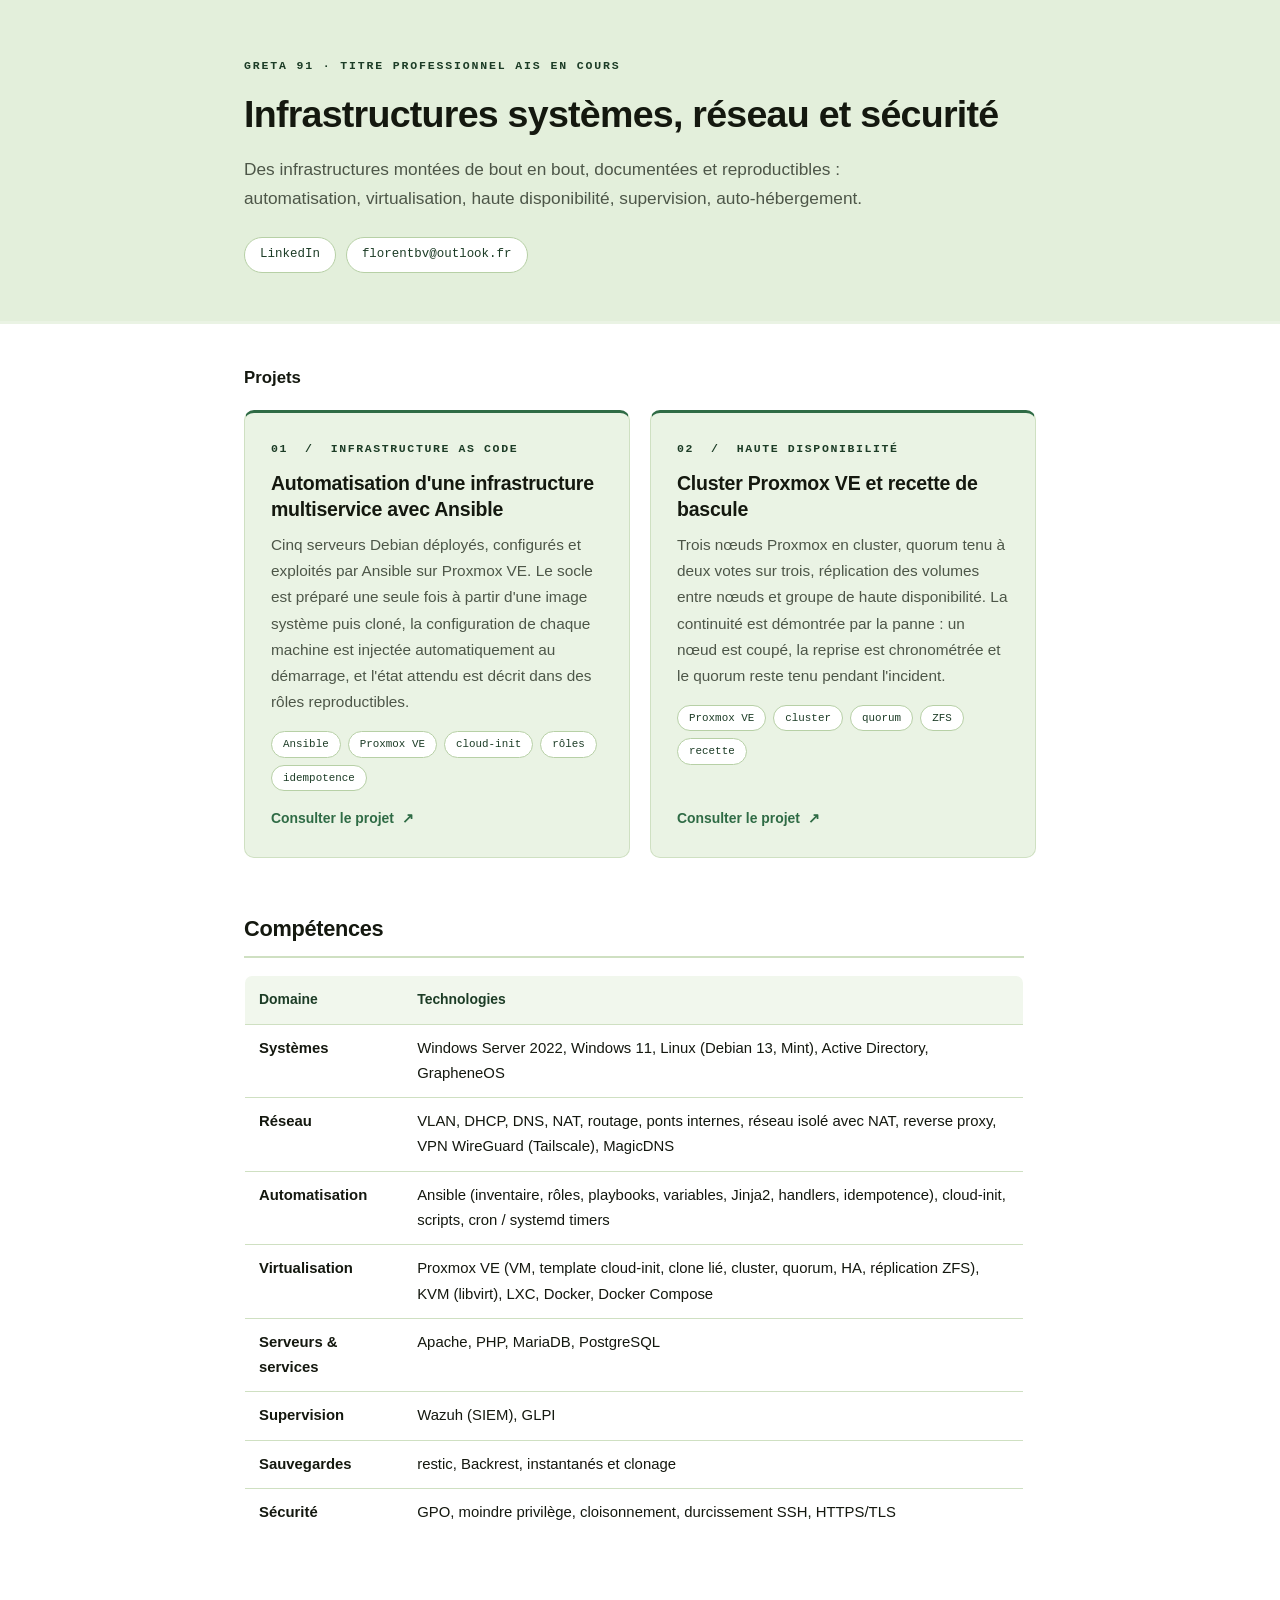
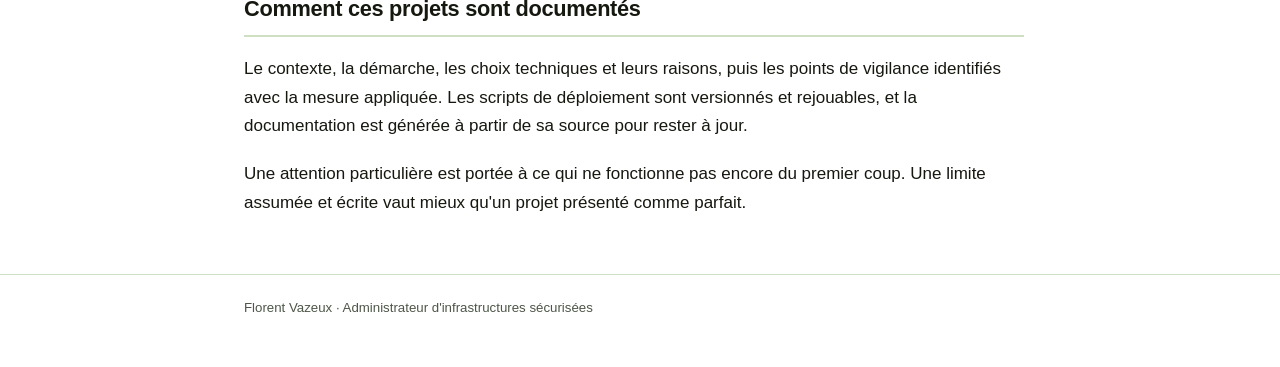
==== index.html @ b16faae1 "Portfolio : ajout du projet haute disponibilite" ====
<!DOCTYPE html>
<html lang="fr">
<head>
<meta charset="utf-8">
<meta name="viewport" content="width=device-width, initial-scale=1">
<title>Florent Vazeux — Administrateur d'infrastructures sécurisées</title>
<link rel="stylesheet" href="style.css">
</head>
<body>
<header class="masthead">
  <div class="wrap">
    <p class="eyebrow">GRETA 91 &middot; Titre professionnel AIS en cours</p>
    <h1>Infrastructures systèmes, réseau et sécurité</h1>
    <p class="lede">Des infrastructures montées de bout en bout, documentées et reproductibles&nbsp;: automatisation, virtualisation, haute disponibilité, supervision, auto-hébergement.</p>
    <div class="contact">
      <a href="https://www.linkedin.com/in/flo-vz04/">LinkedIn</a>
      <a href="mailto:florentbv@outlook.fr">florentbv@outlook.fr</a>
    </div>
  </div>
</header>

<main class="wrap">

<h2 class="sec-title">Projets</h2>

<div class="grid">

  <a class="card" href="https://flo466.github.io/Full-Project-Ansible/"
     target="_blank" rel="noopener">
    <span class="no">01 &nbsp;/&nbsp; INFRASTRUCTURE AS CODE</span>
    <h3>Automatisation d'une infrastructure multiservice avec Ansible</h3>
    <p>Cinq serveurs Debian déployés, configurés et exploités par Ansible sur Proxmox&nbsp;VE. Le socle est préparé une seule fois à partir d'une image système puis cloné, la configuration de chaque machine est injectée automatiquement au démarrage, et l'état attendu est décrit dans des rôles reproductibles.</p>
    <div class="pills">
      <span class="pill">Ansible</span>
      <span class="pill">Proxmox VE</span>
      <span class="pill">cloud-init</span>
      <span class="pill">rôles</span>
      <span class="pill">idempotence</span>
    </div>
    <span class="foot">Consulter le projet &nbsp;&nearr;</span>
  </a>

  <a class="card" href="https://flo466.github.io/santelia-iac/"
     target="_blank" rel="noopener">
    <span class="no">02 &nbsp;/&nbsp; HAUTE DISPONIBILITÉ</span>
    <h3>Cluster Proxmox VE et recette de bascule</h3>
    <p>Trois nœuds Proxmox en cluster, quorum tenu à deux votes sur trois, réplication des volumes entre nœuds et groupe de haute disponibilité. La continuité est démontrée par la panne&nbsp;: un nœud est coupé, la reprise est chronométrée et le quorum reste tenu pendant l'incident.</p>
    <div class="pills">
      <span class="pill">Proxmox VE</span>
      <span class="pill">cluster</span>
      <span class="pill">quorum</span>
      <span class="pill">ZFS</span>
      <span class="pill">recette</span>
    </div>
    <span class="foot">Consulter le projet &nbsp;&nearr;</span>
  </a>

</div>

<article>
<h2>Compétences</h2>
<table>
<thead><tr><th>Domaine</th><th>Technologies</th></tr></thead>
<tbody>
<tr><td><strong>Systèmes</strong></td><td>Windows Server 2022, Windows 11, Linux (Debian 13, Mint), Active Directory, GrapheneOS</td></tr>
<tr><td><strong>Réseau</strong></td><td>VLAN, DHCP, DNS, NAT, routage, ponts internes, réseau isolé avec NAT, reverse proxy, VPN WireGuard (Tailscale), MagicDNS</td></tr>
<tr><td><strong>Automatisation</strong></td><td>Ansible (inventaire, rôles, playbooks, variables, Jinja2, handlers, idempotence), cloud-init, scripts, cron / systemd timers</td></tr>
<tr><td><strong>Virtualisation</strong></td><td>Proxmox VE (VM, template cloud-init, clone lié, cluster, quorum, HA, réplication ZFS), KVM (libvirt), LXC, Docker, Docker Compose</td></tr>
<tr><td><strong>Serveurs &amp; services</strong></td><td>Apache, PHP, MariaDB, PostgreSQL</td></tr>
<tr><td><strong>Supervision</strong></td><td>Wazuh (SIEM), GLPI</td></tr>
<tr><td><strong>Sauvegardes</strong></td><td>restic, Backrest, instantanés et clonage</td></tr>
<tr><td><strong>Sécurité</strong></td><td>GPO, moindre privilège, cloisonnement, durcissement SSH, HTTPS/TLS</td></tr>
</tbody>
</table>

<h2>Comment ces projets sont documentés</h2>
<p>Le contexte, la démarche, les choix techniques et leurs raisons, puis les points de vigilance identifiés avec la mesure appliquée. Les scripts de déploiement sont versionnés et rejouables, et la documentation est générée à partir de sa source pour rester à jour.</p>
<p>Une attention particulière est portée à ce qui ne fonctionne pas encore du premier coup. Une limite assumée et écrite vaut mieux qu'un projet présenté comme parfait.</p>
</article>

</main>
<footer><div class="wrap"><p>Florent Vazeux &middot; Administrateur d'infrastructures sécurisées</p></div></footer>
</body>
</html>
---- style.css ----
:root{
  /* ---------- palette : pastel vert, texte noir ---------- */
  --hero:#e3efdb;      /* fond du bandeau d'en-tete */
  --card:#eaf3e4;      /* fond des cartes */
  --card-2:#f4f9f0;    /* fond des cartes "a venir" */
  --wash:#f1f7ed;      /* aplats pale : encadres, tableaux, code inline */
  --line:#cfe0c2;      /* filets verts clairs */
  --line-2:#b7d0a6;    /* filets verts appuyes */
  --green:#2f6b45;     /* vert de travail : liens, puces, accents */
  --green-ink:#1c3c26; /* vert tres sombre : labels et sous-titres */
  --white:#ffffff;     /* fond de page */
  --ink:#14180f;       /* texte principal */
  --ink-2:#4d5648;     /* texte secondaire */
  --code-bg:#16201a;   /* fond des blocs de code */
  --sans:-apple-system,BlinkMacSystemFont,"Segoe UI",Roboto,"Helvetica Neue",Arial,sans-serif;
  --mono:ui-monospace,SFMono-Regular,"SF Mono",Menlo,Consolas,"Liberation Mono",monospace;
  /* largeur de la colonne de texte, et largeur de la grille de cartes */
  --col:840px;
  --col-wide:1140px;
}
*{box-sizing:border-box}
html{-webkit-text-size-adjust:100%}
::selection{background:#cfe6c0;color:var(--ink)}
body{
  margin:0;background:var(--white);color:var(--ink);
  font-family:var(--sans);font-size:17px;line-height:1.7;
  -webkit-font-smoothing:antialiased;
}
.wrap{max-width:var(--col);margin:0 auto;padding:0 24px}
.wrap-wide{max-width:var(--col-wide);margin:0 auto;padding:0 24px}

/* ============ bandeau d'en-tete ============ */
.masthead{background:var(--hero);border-bottom:3px solid var(--card);padding:56px 0 48px;margin-bottom:40px}
.masthead .eyebrow{
  font-family:var(--mono);font-size:.72rem;letter-spacing:.16em;text-transform:uppercase;
  color:var(--green-ink);font-weight:700;margin:0 0 16px;
}
.masthead h1{
  margin:0;font-size:2.35rem;line-height:1.2;font-weight:700;
  letter-spacing:-.02em;color:var(--ink);
}
.masthead .lede{margin:18px 0 0;font-size:1.08rem;color:var(--ink-2);max-width:66ch}
.masthead .stamp{
  font-family:var(--mono);font-size:.74rem;color:var(--green-ink);
  margin:22px 0 0;padding-top:14px;border-top:1px solid var(--line-2);
}
.contact{display:flex;flex-wrap:wrap;gap:10px;margin:24px 0 0}
.contact a{
  font-family:var(--mono);font-size:.78rem;text-decoration:none;
  background:var(--white);color:var(--green-ink);
  border:1px solid var(--line-2);border-radius:20px;padding:6px 15px;
}
.contact a:hover{border-color:var(--green);color:var(--green)}

/* ============ sommaire par cartes ============ */
.sec-title{font-size:1.05rem;font-weight:700;margin:0 0 18px;color:var(--ink)}

/* 2 colonnes sur laptop, 3 sur grand ecran, 1 sur mobile : automatique */
.grid{
  display:grid;
  grid-template-columns:repeat(auto-fit,minmax(320px,1fr));
  gap:20px;margin:0 0 48px;
  align-items:stretch;   /* toutes les cartes d'une ligne ont la meme hauteur */
}

/* hauteur 100% -> les cartes d'une memes ligne sont rigoureusement identiques */
.card{
  display:flex;flex-direction:column;height:100%;
  background:var(--card);border:1px solid var(--line);
  border-top:3px solid var(--green);border-radius:10px;
  padding:26px;text-decoration:none;color:inherit;
  transition:border-color .16s,transform .16s;
}
a.card:hover{border-color:var(--green);transform:translateY(-2px)}
a.card:focus-visible{outline:3px solid var(--green);outline-offset:3px}

.card .no{
  font-family:var(--mono);font-size:.72rem;letter-spacing:.14em;
  color:var(--green-ink);font-weight:700;margin-bottom:12px;
}
.card h3{
  margin:0 0 10px;font-size:1.22rem;line-height:1.32;font-weight:700;
  letter-spacing:-.012em;color:var(--ink);
}
.card p{margin:0 0 16px;font-size:.96rem;color:var(--ink-2);max-width:78ch}
/* carte unique : on evite une ligne de texte trop longue */
.grid:has(> .card:only-child),.grid:has(> a.card:only-child){grid-template-columns:1fr;max-width:820px}
.card .pills{display:flex;flex-wrap:wrap;gap:7px;margin:0 0 16px}
.pill{
  font-family:var(--mono);font-size:.68rem;
  background:var(--white);color:var(--green-ink);
  border:1px solid var(--line-2);border-radius:20px;padding:3px 11px;
}
/* margin-top:auto colle le lien en bas, donc tous les "Voir le projet" s'alignent */
.card .foot{
  margin-top:auto;font-size:.87rem;font-weight:700;color:var(--green);
  display:flex;align-items:center;gap:7px;
}

/* variante "a venir" : plus pale, bordure en pointilles */
.card--soon{background:var(--card-2);border-top-color:var(--line-2);border-style:dashed}
.card--soon .foot{color:var(--ink-2);font-weight:600}
.badge{
  font-family:var(--mono);font-size:.66rem;letter-spacing:.1em;text-transform:uppercase;
  background:var(--white);color:var(--ink-2);
  border:1px solid var(--line);border-radius:4px;padding:3px 8px;margin-left:auto;
}

/* ============ corps d'article ============ */
article{max-width:780px}
article h2{
  font-size:1.36rem;font-weight:700;letter-spacing:-.014em;
  margin:2.4em 0 .8em;padding-bottom:.4em;border-bottom:2px solid var(--line);
}
article h3{font-size:1.09rem;font-weight:700;color:var(--green-ink);margin:1.9em 0 .5em}
article h4{font-size:.96rem;font-weight:700;margin:1.6em 0 .45em}
p{margin:0 0 1.1em}
a{color:var(--green);text-decoration:none;border-bottom:1px solid rgba(47,107,69,.4)}
a:hover{color:var(--green-ink)}
strong{font-weight:700}

/* ============ images ============ */
figure{margin:0 0 1.8em}
figure img{
  max-width:100%;height:auto;display:block;
  border:1px solid var(--line);border-radius:8px;background:var(--white);
}
figcaption{font-size:.83rem;color:var(--ink-2);margin-top:10px;font-style:italic}
img{max-width:100%;height:auto}

/* ============ code ============ */
code{
  font-family:var(--mono);font-size:.85em;background:var(--wash);
  border:1px solid var(--line);border-radius:4px;padding:.1em .38em;color:var(--green-ink);
}
pre,pre.sourceCode{
  background:var(--code-bg);color:#e6efe2;border-radius:8px;
  padding:18px 20px;overflow-x:auto;margin:0 0 1.5em;
  font-family:var(--mono);font-size:.83rem;line-height:1.62;
}
pre code,pre.sourceCode code{background:none;border:0;padding:0;color:inherit;font-size:inherit}

/* ============ tableaux ============ */
table{
  width:100%;border-collapse:collapse;margin:0 0 1.7em;font-size:.93rem;
  border:1px solid var(--line);border-radius:8px;overflow:hidden;
}
thead th{
  background:var(--wash);color:var(--green-ink);font-weight:700;text-align:left;
  padding:12px 14px;border-bottom:1px solid var(--line);font-size:.87rem;
}
td{padding:11px 14px;border-bottom:1px solid var(--line);vertical-align:top}
tbody tr:last-child td{border-bottom:0}

/* ============ encadres ============ */
blockquote{
  background:var(--wash);border:1px solid var(--line);border-left:4px solid var(--green);
  border-radius:0 8px 8px 0;padding:20px 24px 16px;margin:0 0 1.8em;
}
blockquote p{margin:0 0 .6em;font-size:.99rem}
blockquote p:last-child{margin-bottom:0}

/* ============ listes ============ */
ul,ol{margin:0 0 1.25em;padding-left:1.35em}
li{margin-bottom:.4em}
li::marker{color:var(--green)}

/* ============ bouton retour ============ */
.back{
  display:inline-flex;align-items:center;gap:7px;font-size:.88rem;font-weight:700;
  color:var(--green);background:var(--wash);border:1px solid var(--line);
  border-radius:8px;padding:8px 15px;margin:0 0 28px;
}
.back:hover{border-color:var(--green);color:var(--green-ink)}

/* ============ pied de page ============ */
footer{
  border-top:1px solid var(--line);margin-top:56px;padding:22px 0 48px;
  font-size:.83rem;color:var(--ink-2);
}
footer p{margin:0}

/* ============ mobile ============ */
@media (max-width:720px){
  body{font-size:16px}
  .wrap,.wrap-wide{padding:0 18px}
  .grid{grid-template-columns:1fr;gap:16px}   /* une carte par ligne */
  .masthead{padding:40px 0 34px}
  .masthead h1{font-size:1.75rem}
  .masthead .lede{font-size:1rem}
  .card{padding:22px 20px 18px}
  article h2{font-size:1.22rem}
}

/* ============ impression ============ */
@media print{
  .masthead{background:none;border-bottom:1px solid #000}
  .back,.contact{display:none}
  a{color:#000;border:0}
  pre,pre.sourceCode{background:#f2f2f2;color:#000}
}
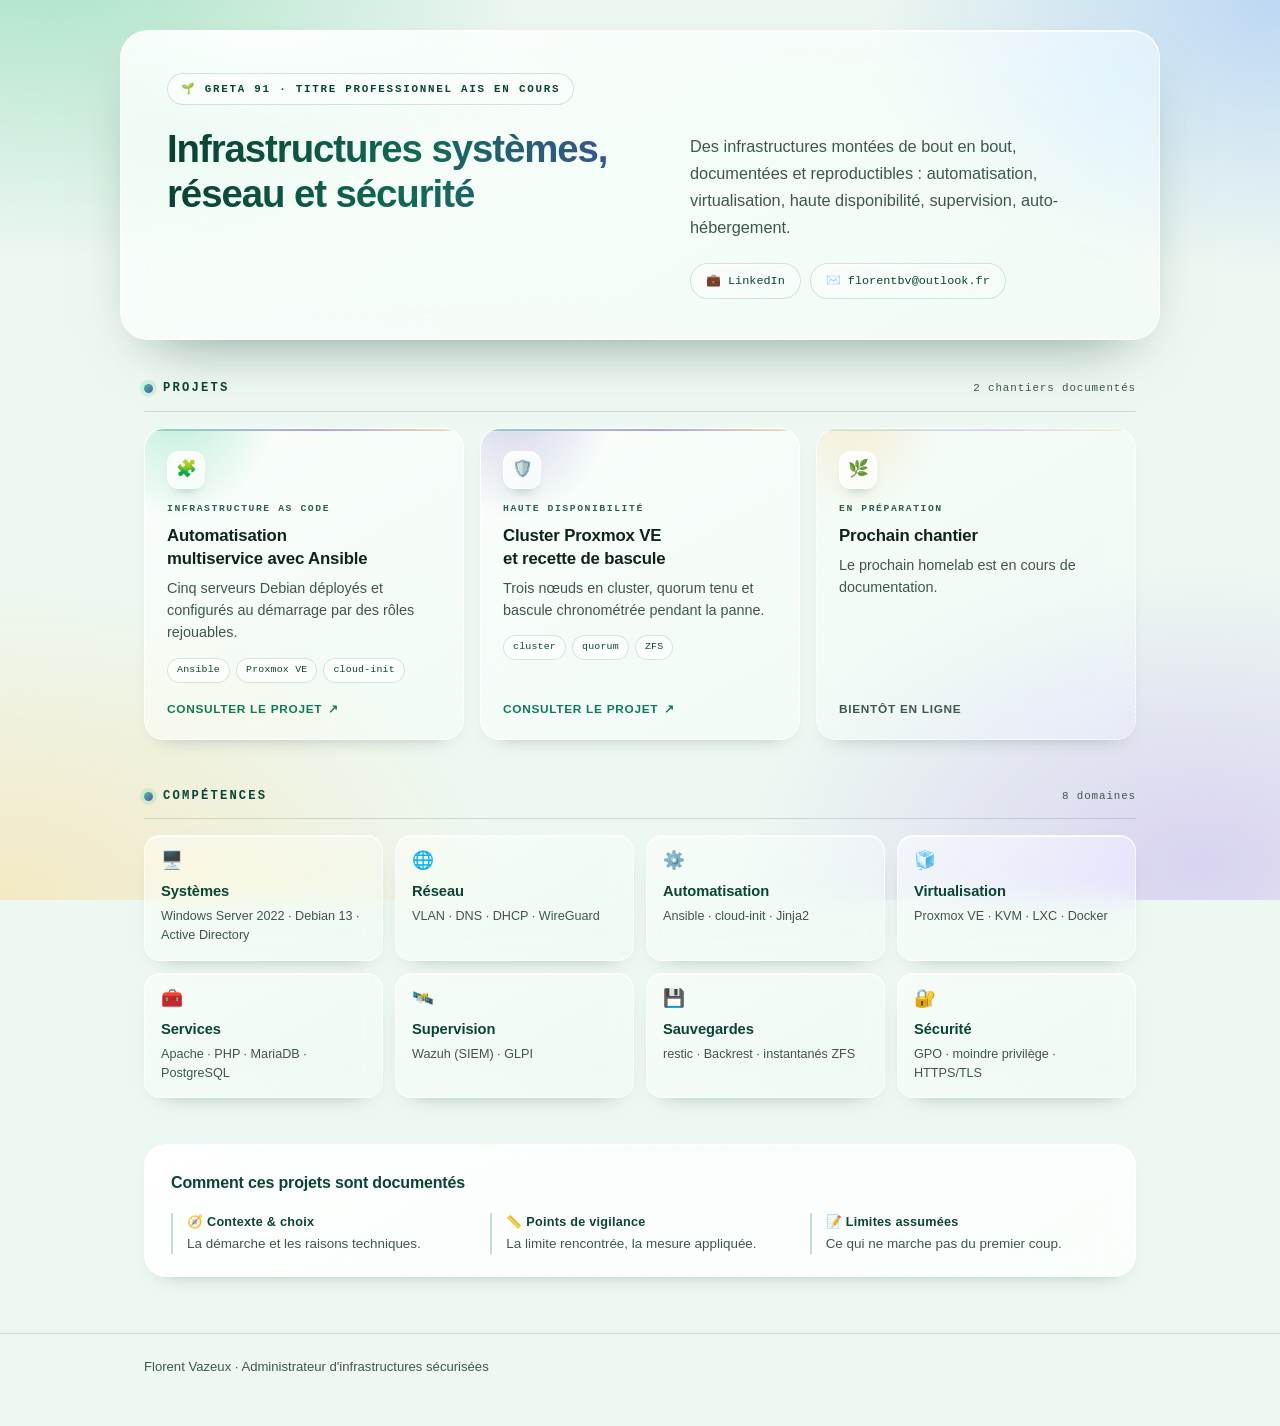
==== commit bac38f47: "refactor: update branding and improve layout across projects - Changed logo and title emoji from 🖧 t" ====
--- a/index.html
+++ b/index.html
@@ -1,84 +1,181 @@
-<!DOCTYPE html>
+<!doctype html>
 <html lang="fr">
-<head>
-<meta charset="utf-8">
-<meta name="viewport" content="width=device-width, initial-scale=1">
-<title>Florent Vazeux — Administrateur d'infrastructures sécurisées</title>
-<link rel="stylesheet" href="style.css">
-</head>
-<body>
-<header class="masthead">
-  <div class="wrap">
-    <p class="eyebrow">GRETA 91 &middot; Titre professionnel AIS en cours</p>
-    <h1>Infrastructures systèmes, réseau et sécurité</h1>
-    <p class="lede">Des infrastructures montées de bout en bout, documentées et reproductibles&nbsp;: automatisation, virtualisation, haute disponibilité, supervision, auto-hébergement.</p>
-    <div class="contact">
-      <a href="https://www.linkedin.com/in/flo-vz04/">LinkedIn</a>
-      <a href="mailto:florentbv@outlook.fr">florentbv@outlook.fr</a>
-    </div>
-  </div>
-</header>
+  <head>
+    <meta charset="utf-8" />
+    <meta name="viewport" content="width=device-width, initial-scale=1" />
+    <meta name="color-scheme" content="light" />
+    <meta name="theme-color" content="#eaf6ef" />
+    <meta
+      name="description"
+      content="Portfolio de Florent Vazeux, administrateur d'infrastructures sécurisées : Ansible, Proxmox VE, haute disponibilité, supervision et auto-hébergement."
+    />
+    <title>Florent Vazeux — Administrateur d'infrastructures sécurisées</title>
+    <link rel="stylesheet" href="style.css" />
+  </head>
+  <body class="home">
+    <a class="skip" href="#contenu">Aller au contenu</a>
 
-<main class="wrap">
+    <header class="masthead">
+      <div class="wrap">
+        <p class="eyebrow">
+          <span aria-hidden="true">🌱</span>
+          GRETA 91 &middot; Titre professionnel AIS en cours
+        </p>
+        <h1>Infrastructures systèmes, réseau et sécurité</h1>
+        <p class="lede">
+          Des infrastructures montées de bout en bout, documentées et
+          reproductibles&nbsp;: automatisation, virtualisation, haute
+          disponibilité, supervision, auto-hébergement.
+        </p>
+        <div class="contact">
+          <a href="https://www.linkedin.com/in/flo-vz04/">
+            <span aria-hidden="true">💼</span> LinkedIn
+          </a>
+          <a href="mailto:florentbv@outlook.fr">
+            <span aria-hidden="true">✉️</span> florentbv@outlook.fr
+          </a>
+        </div>
+      </div>
+    </header>
 
-<h2 class="sec-title">Projets</h2>
+    <main class="wrap" id="contenu">
+      <div class="sec-head">
+        <h2 class="sec-title">Projets</h2>
+        <p class="sec-hint">2 chantiers documentés</p>
+      </div>
 
-<div class="grid">
+      <div class="grid">
+        <a
+          class="card"
+          href="https://flo466.github.io/Full-Project-Ansible/"
+          target="_blank"
+          rel="noopener"
+        >
+          <span class="card__icon" aria-hidden="true">🧩</span>
+          <span class="card__tag">Infrastructure as code</span>
+          <h3>Automatisation multiservice avec Ansible</h3>
+          <p>
+            Cinq serveurs Debian déployés et configurés au démarrage par des
+            rôles rejouables.
+          </p>
+          <div class="pills">
+            <span class="pill">Ansible</span>
+            <span class="pill">Proxmox VE</span>
+            <span class="pill">cloud-init</span>
+          </div>
+          <span class="card__foot">
+            Consulter le projet <span aria-hidden="true">↗</span>
+          </span>
+        </a>
 
-  <a class="card" href="https://flo466.github.io/Full-Project-Ansible/"
-     target="_blank" rel="noopener">
-    <span class="no">01 &nbsp;/&nbsp; INFRASTRUCTURE AS CODE</span>
-    <h3>Automatisation d'une infrastructure multiservice avec Ansible</h3>
-    <p>Cinq serveurs Debian déployés, configurés et exploités par Ansible sur Proxmox&nbsp;VE. Le socle est préparé une seule fois à partir d'une image système puis cloné, la configuration de chaque machine est injectée automatiquement au démarrage, et l'état attendu est décrit dans des rôles reproductibles.</p>
-    <div class="pills">
-      <span class="pill">Ansible</span>
-      <span class="pill">Proxmox VE</span>
-      <span class="pill">cloud-init</span>
-      <span class="pill">rôles</span>
-      <span class="pill">idempotence</span>
-    </div>
-    <span class="foot">Consulter le projet &nbsp;&nearr;</span>
-  </a>
+        <a
+          class="card"
+          href="https://flo466.github.io/santelia-iac/"
+          target="_blank"
+          rel="noopener"
+        >
+          <span class="card__icon" aria-hidden="true">🛡️</span>
+          <span class="card__tag">Haute disponibilité</span>
+          <h3>Cluster Proxmox VE et recette de bascule</h3>
+          <p>
+            Trois nœuds en cluster, quorum tenu et bascule chronométrée pendant
+            la panne.
+          </p>
+          <div class="pills">
+            <span class="pill">cluster</span>
+            <span class="pill">quorum</span>
+            <span class="pill">ZFS</span>
+          </div>
+          <span class="card__foot">
+            Consulter le projet <span aria-hidden="true">↗</span>
+          </span>
+        </a>
 
-  <a class="card" href="https://flo466.github.io/santelia-iac/"
-     target="_blank" rel="noopener">
-    <span class="no">02 &nbsp;/&nbsp; HAUTE DISPONIBILITÉ</span>
-    <h3>Cluster Proxmox VE et recette de bascule</h3>
-    <p>Trois nœuds Proxmox en cluster, quorum tenu à deux votes sur trois, réplication des volumes entre nœuds et groupe de haute disponibilité. La continuité est démontrée par la panne&nbsp;: un nœud est coupé, la reprise est chronométrée et le quorum reste tenu pendant l'incident.</p>
-    <div class="pills">
-      <span class="pill">Proxmox VE</span>
-      <span class="pill">cluster</span>
-      <span class="pill">quorum</span>
-      <span class="pill">ZFS</span>
-      <span class="pill">recette</span>
-    </div>
-    <span class="foot">Consulter le projet &nbsp;&nearr;</span>
-  </a>
+        <div class="card card--soon">
+          <span class="card__icon" aria-hidden="true">🌿</span>
+          <span class="card__tag">En préparation</span>
+          <h3>Prochain chantier</h3>
+          <p>Le prochain homelab est en cours de documentation.</p>
+          <span class="card__foot">Bientôt en ligne</span>
+        </div>
+      </div>
 
-</div>
+      <section class="skills" aria-labelledby="skills-title">
+        <div class="sec-head">
+          <h2 class="sec-title" id="skills-title">Compétences</h2>
+          <p class="sec-hint">8 domaines</p>
+        </div>
+        <ul class="skills__grid">
+          <li class="skill">
+            <span class="skill__icon" aria-hidden="true">🖥️</span>
+            <h3>Systèmes</h3>
+            <p>
+              Windows Server 2022 &middot; Debian 13 &middot; Active Directory
+            </p>
+          </li>
+          <li class="skill">
+            <span class="skill__icon" aria-hidden="true">🌐</span>
+            <h3>Réseau</h3>
+            <p>VLAN &middot; DNS &middot; DHCP &middot; WireGuard</p>
+          </li>
+          <li class="skill">
+            <span class="skill__icon" aria-hidden="true">⚙️</span>
+            <h3>Automatisation</h3>
+            <p>Ansible &middot; cloud-init &middot; Jinja2</p>
+          </li>
+          <li class="skill">
+            <span class="skill__icon" aria-hidden="true">🧊</span>
+            <h3>Virtualisation</h3>
+            <p>Proxmox VE &middot; KVM &middot; LXC &middot; Docker</p>
+          </li>
+          <li class="skill">
+            <span class="skill__icon" aria-hidden="true">🧰</span>
+            <h3>Services</h3>
+            <p>Apache &middot; PHP &middot; MariaDB &middot; PostgreSQL</p>
+          </li>
+          <li class="skill">
+            <span class="skill__icon" aria-hidden="true">🛰️</span>
+            <h3>Supervision</h3>
+            <p>Wazuh (SIEM) &middot; GLPI</p>
+          </li>
+          <li class="skill">
+            <span class="skill__icon" aria-hidden="true">💾</span>
+            <h3>Sauvegardes</h3>
+            <p>restic &middot; Backrest &middot; instantanés ZFS</p>
+          </li>
+          <li class="skill">
+            <span class="skill__icon" aria-hidden="true">🔐</span>
+            <h3>Sécurité</h3>
+            <p>GPO &middot; moindre privilège &middot; HTTPS/TLS</p>
+          </li>
+        </ul>
+      </section>
 
-<article>
-<h2>Compétences</h2>
-<table>
-<thead><tr><th>Domaine</th><th>Technologies</th></tr></thead>
-<tbody>
-<tr><td><strong>Systèmes</strong></td><td>Windows Server 2022, Windows 11, Linux (Debian 13, Mint), Active Directory, GrapheneOS</td></tr>
-<tr><td><strong>Réseau</strong></td><td>VLAN, DHCP, DNS, NAT, routage, ponts internes, réseau isolé avec NAT, reverse proxy, VPN WireGuard (Tailscale), MagicDNS</td></tr>
-<tr><td><strong>Automatisation</strong></td><td>Ansible (inventaire, rôles, playbooks, variables, Jinja2, handlers, idempotence), cloud-init, scripts, cron / systemd timers</td></tr>
-<tr><td><strong>Virtualisation</strong></td><td>Proxmox VE (VM, template cloud-init, clone lié, cluster, quorum, HA, réplication ZFS), KVM (libvirt), LXC, Docker, Docker Compose</td></tr>
-<tr><td><strong>Serveurs &amp; services</strong></td><td>Apache, PHP, MariaDB, PostgreSQL</td></tr>
-<tr><td><strong>Supervision</strong></td><td>Wazuh (SIEM), GLPI</td></tr>
-<tr><td><strong>Sauvegardes</strong></td><td>restic, Backrest, instantanés et clonage</td></tr>
-<tr><td><strong>Sécurité</strong></td><td>GPO, moindre privilège, cloisonnement, durcissement SSH, HTTPS/TLS</td></tr>
-</tbody>
-</table>
+      <section class="note" aria-labelledby="note-title">
+        <h2 id="note-title">Comment ces projets sont documentés</h2>
+        <ul class="note__list">
+          <li>
+            <strong>🧭 Contexte &amp; choix</strong>
+            La démarche et les raisons techniques.
+          </li>
+          <li>
+            <strong>📏 Points de vigilance</strong>
+            La limite rencontrée, la mesure appliquée.
+          </li>
+          <li>
+            <strong>📝 Limites assumées</strong>
+            Ce qui ne marche pas du premier coup.
+          </li>
+        </ul>
+      </section>
+    </main>
 
-<h2>Comment ces projets sont documentés</h2>
-<p>Le contexte, la démarche, les choix techniques et leurs raisons, puis les points de vigilance identifiés avec la mesure appliquée. Les scripts de déploiement sont versionnés et rejouables, et la documentation est générée à partir de sa source pour rester à jour.</p>
-<p>Une attention particulière est portée à ce qui ne fonctionne pas encore du premier coup. Une limite assumée et écrite vaut mieux qu'un projet présenté comme parfait.</p>
-</article>
-
-</main>
-<footer><div class="wrap"><p>Florent Vazeux &middot; Administrateur d'infrastructures sécurisées</p></div></footer>
-</body>
+    <footer>
+      <div class="wrap">
+        <p>
+          Florent Vazeux &middot; Administrateur d'infrastructures sécurisées
+        </p>
+      </div>
+    </footer>
+  </body>
 </html>
--- a/style.css
+++ b/style.css
@@ -1,201 +1,1089 @@
-:root{
-  /* ---------- palette : pastel vert, texte noir ---------- */
-  --hero:#e3efdb;      /* fond du bandeau d'en-tete */
-  --card:#eaf3e4;      /* fond des cartes */
-  --card-2:#f4f9f0;    /* fond des cartes "a venir" */
-  --wash:#f1f7ed;      /* aplats pale : encadres, tableaux, code inline */
-  --line:#cfe0c2;      /* filets verts clairs */
-  --line-2:#b7d0a6;    /* filets verts appuyes */
-  --green:#2f6b45;     /* vert de travail : liens, puces, accents */
-  --green-ink:#1c3c26; /* vert tres sombre : labels et sous-titres */
-  --white:#ffffff;     /* fond de page */
-  --ink:#14180f;       /* texte principal */
-  --ink-2:#4d5648;     /* texte secondaire */
-  --code-bg:#16201a;   /* fond des blocs de code */
-  --sans:-apple-system,BlinkMacSystemFont,"Segoe UI",Roboto,"Helvetica Neue",Arial,sans-serif;
-  --mono:ui-monospace,SFMono-Regular,"SF Mono",Menlo,Consolas,"Liberation Mono",monospace;
+:root {
+  /* ---------- palette : chlorophylle, ciel et iris ---------- */
+  --paper: #eef8f2; /* fond de page, sous les halos */
+  --white: #ffffff; /* verre, puces, reflets */
+  --ink: #0e231c; /* texte principal */
+  --ink-2: #3d574c; /* texte secondaire */
+  --green: #0c7a58; /* vert de travail : liens, accents */
+  --green-ink: #0a4433; /* vert tres sombre : labels et sous-titres */
+  --iris: #5a4bb5; /* violet : accent secondaire */
+  --mint: #3fcb96; /* menthe : filets et halos */
+  --amber: #f0c46a; /* miel : filets et halos */
+
+  /* ---------- verre ---------- */
+  --glass: linear-gradient(
+    150deg,
+    rgba(255, 255, 255, 0.72),
+    rgba(255, 255, 255, 0.36)
+  ); /* verre translucide : cartes */
+  --glass-strong: linear-gradient(
+    150deg,
+    rgba(255, 255, 255, 0.92),
+    rgba(255, 255, 255, 0.72)
+  ); /* verre opaque : lecture longue */
+  --glass-thin: linear-gradient(
+    150deg,
+    rgba(255, 255, 255, 0.54),
+    rgba(255, 255, 255, 0.22)
+  ); /* verre leger : tuiles, puces */
+  --glass-line: rgba(255, 255, 255, 0.78); /* arete du verre */
+  --line: rgba(12, 90, 68, 0.16); /* filets verts clairs */
+  --line-2: rgba(12, 90, 68, 0.3); /* filets verts appuyes */
+  --blur: 18px;
+
+  --shadow-s: 0 10px 22px -18px rgba(9, 54, 41, 0.55);
+  --shadow-m: 0 26px 60px -34px rgba(9, 54, 41, 0.6);
+  --sheen: inset 0 1px 0 rgba(255, 255, 255, 0.9); /* reflet sur l'arete */
+
+  --code-bg: #0b211a; /* fond des blocs de code */
+  --sans:
+    -apple-system, BlinkMacSystemFont, "Segoe UI", Roboto, "Helvetica Neue",
+    Arial, sans-serif;
+  --mono:
+    ui-monospace, SFMono-Regular, "SF Mono", Menlo, Consolas, "Liberation Mono",
+    monospace;
   /* largeur de la colonne de texte, et largeur de la grille de cartes */
-  --col:840px;
-  --col-wide:1140px;
-}
-*{box-sizing:border-box}
-html{-webkit-text-size-adjust:100%}
-::selection{background:#cfe6c0;color:var(--ink)}
-body{
-  margin:0;background:var(--white);color:var(--ink);
-  font-family:var(--sans);font-size:17px;line-height:1.7;
-  -webkit-font-smoothing:antialiased;
-}
-.wrap{max-width:var(--col);margin:0 auto;padding:0 24px}
-.wrap-wide{max-width:var(--col-wide);margin:0 auto;padding:0 24px}
-
-/* ============ bandeau d'en-tete ============ */
-.masthead{background:var(--hero);border-bottom:3px solid var(--card);padding:56px 0 48px;margin-bottom:40px}
-.masthead .eyebrow{
-  font-family:var(--mono);font-size:.72rem;letter-spacing:.16em;text-transform:uppercase;
-  color:var(--green-ink);font-weight:700;margin:0 0 16px;
-}
-.masthead h1{
-  margin:0;font-size:2.35rem;line-height:1.2;font-weight:700;
-  letter-spacing:-.02em;color:var(--ink);
-}
-.masthead .lede{margin:18px 0 0;font-size:1.08rem;color:var(--ink-2);max-width:66ch}
-.masthead .stamp{
-  font-family:var(--mono);font-size:.74rem;color:var(--green-ink);
-  margin:22px 0 0;padding-top:14px;border-top:1px solid var(--line-2);
-}
-.contact{display:flex;flex-wrap:wrap;gap:10px;margin:24px 0 0}
-.contact a{
-  font-family:var(--mono);font-size:.78rem;text-decoration:none;
-  background:var(--white);color:var(--green-ink);
-  border:1px solid var(--line-2);border-radius:20px;padding:6px 15px;
-}
-.contact a:hover{border-color:var(--green);color:var(--green)}
+  --col: 840px;
+  --col-wide: 1040px;
+
+  color-scheme: light;
+}
+* {
+  box-sizing: border-box;
+}
+html {
+  background-color: var(--paper);
+  -webkit-text-size-adjust: 100%;
+}
+::selection {
+  background: rgba(63, 203, 150, 0.3);
+  color: var(--ink);
+}
+
+/* fond : quatre halos (menthe, ciel, iris, miel) fixes derriere le verre */
+body {
+  position: relative;
+  margin: 0;
+  min-height: 100vh;
+  background: transparent;
+  color: var(--ink);
+  font-family: var(--sans);
+  font-size: 17px;
+  line-height: 1.7;
+  -webkit-font-smoothing: antialiased;
+}
+/* pose fixe (et non background-attachment: fixed, plus fiable sur mobile) */
+body::before {
+  content: "";
+  position: fixed;
+  inset: 0;
+  z-index: -1;
+  pointer-events: none;
+  background-image:
+    radial-gradient(
+      56% 52% at 4% -6%,
+      rgba(112, 208, 164, 0.55),
+      transparent 68%
+    ),
+    radial-gradient(
+      46% 44% at 100% 0%,
+      rgba(140, 184, 245, 0.5),
+      transparent 70%
+    ),
+    radial-gradient(
+      50% 46% at 94% 96%,
+      rgba(186, 160, 240, 0.42),
+      transparent 72%
+    ),
+    radial-gradient(
+      54% 48% at 0% 100%,
+      rgba(250, 215, 138, 0.45),
+      transparent 74%
+    );
+  background-repeat: no-repeat;
+  background-size: cover;
+}
+
+/* lien d'evitement : visible seulement au clavier */
+.skip {
+  position: absolute;
+  left: -9999px;
+  top: 0;
+}
+.skip:focus {
+  left: 16px;
+  top: 16px;
+  z-index: 10;
+  padding: 10px 16px;
+  border-radius: 10px;
+  background: var(--white);
+  border: 1px solid var(--line-2);
+  color: var(--green-ink);
+  font-weight: 700;
+}
+
+.wrap {
+  max-width: var(--col);
+  margin: 0 auto;
+  padding: 0 24px;
+}
+.wrap-wide {
+  max-width: var(--col-wide);
+  margin: 0 auto;
+  padding: 0 24px;
+}
+/* page d'accueil : colonne plus large, la grille respire */
+.home .wrap,
+.home .wrap-wide {
+  max-width: var(--col-wide);
+}
+
+/* ============ bandeau d'en-tete : grand panneau de verre ============ */
+.masthead {
+  padding: 30px 0 0;
+  margin: 0 0 38px;
+}
+.masthead > .wrap,
+.masthead > .wrap-wide {
+  position: relative;
+  isolation: isolate; /* le reflet passe sous le texte */
+  padding: 44px 44px 40px;
+  border-radius: 28px;
+  background: var(--glass);
+  border: 1px solid var(--glass-line);
+  box-shadow: var(--shadow-m), var(--sheen);
+  -webkit-backdrop-filter: blur(22px) saturate(165%);
+  backdrop-filter: blur(22px) saturate(165%);
+  overflow: hidden;
+}
+.masthead > .wrap::after,
+.masthead > .wrap-wide::after {
+  content: "";
+  position: absolute;
+  z-index: -1;
+  inset: -60% 40% 45% -35%;
+  border-radius: 50%;
+  background: radial-gradient(
+    closest-side,
+    rgba(255, 255, 255, 0.85),
+    transparent 70%
+  );
+  pointer-events: none;
+}
+.masthead .eyebrow {
+  display: inline-flex;
+  align-items: center;
+  gap: 8px;
+  font-family: var(--mono);
+  font-size: 0.68rem;
+  letter-spacing: 0.16em;
+  text-transform: uppercase;
+  color: var(--green-ink);
+  font-weight: 700;
+  margin: 0 0 18px;
+  padding: 6px 13px;
+  border-radius: 999px;
+  background: var(--glass-thin);
+  border: 1px solid var(--line);
+}
+.masthead h1 {
+  margin: 0;
+  font-size: clamp(1.85rem, 3.6vw, 2.55rem);
+  line-height: 1.16;
+  font-weight: 700;
+  letter-spacing: -0.028em;
+  color: var(--green-ink);
+  text-wrap: balance;
+}
+/* degrade de texte : reserve a l'accueil (les titres generes contiennent des
+   emojis, et un emoji dans un texte decoupe en degrade ressort en silhouette) */
+@supports (background-clip: text) or (-webkit-background-clip: text) {
+  .home .masthead h1 {
+    background: linear-gradient(100deg, #0a3f31, #0f6b52 52%, #3f4fa8);
+    -webkit-background-clip: text;
+    background-clip: text;
+    color: transparent;
+  }
+}
+.masthead .lede {
+  margin: 16px 0 0;
+  font-size: 1.02rem;
+  line-height: 1.65;
+  color: var(--ink-2);
+  max-width: 62ch;
+}
+.masthead .stamp {
+  font-family: var(--mono);
+  font-size: 0.72rem;
+  color: var(--green-ink);
+  margin: 22px 0 0;
+  padding-top: 14px;
+  border-top: 1px solid var(--line-2);
+}
+.contact {
+  display: flex;
+  flex-wrap: wrap;
+  gap: 9px;
+  margin: 24px 0 0;
+}
+.contact a {
+  display: inline-flex;
+  align-items: center;
+  gap: 7px;
+  font-family: var(--mono);
+  font-size: 0.74rem;
+  text-decoration: none;
+  background: var(--glass-thin);
+  color: var(--green-ink);
+  border: 1px solid var(--line);
+  border-radius: 999px;
+  padding: 7px 15px;
+  box-shadow: var(--sheen);
+  transition:
+    transform 0.18s ease,
+    border-color 0.18s ease,
+    color 0.18s ease;
+}
+.contact a:hover {
+  transform: translateY(-1px);
+  border-color: var(--green);
+  color: var(--green);
+}
+
+/* accueil : en-tete sur deux colonnes des que la place le permet */
+@media (min-width: 880px) {
+  .home .masthead > .wrap {
+    display: grid;
+    grid-template-columns: minmax(0, 1.06fr) minmax(0, 0.94fr);
+    grid-template-areas:
+      "eyebrow eyebrow"
+      "title   lede"
+      "title   contact";
+    align-items: start;
+    column-gap: 46px;
+    padding: 42px 46px 40px;
+  }
+  .home .masthead .eyebrow {
+    grid-area: eyebrow;
+    justify-self: start;
+    margin: 0 0 22px;
+  }
+  .home .masthead h1 {
+    grid-area: title;
+    font-size: clamp(1.9rem, 3vw, 2.4rem);
+  }
+  .home .masthead .lede {
+    grid-area: lede;
+    margin: 6px 0 0;
+    max-width: none;
+  }
+  .home .masthead .contact {
+    grid-area: contact;
+    margin: 22px 0 0;
+  }
+}
+
+/* ============ tete de section ============ */
+.sec-head {
+  display: flex;
+  align-items: center;
+  justify-content: space-between;
+  flex-wrap: wrap;
+  gap: 10px 16px;
+  margin: 0 0 16px;
+  padding-bottom: 12px;
+  border-bottom: 1px solid var(--line);
+}
+.sec-title {
+  display: flex;
+  align-items: center;
+  gap: 10px;
+  margin: 0;
+  font-family: var(--mono);
+  font-size: 0.76rem;
+  font-weight: 700;
+  letter-spacing: 0.18em;
+  text-transform: uppercase;
+  color: var(--green-ink);
+}
+.sec-title::before {
+  content: "";
+  width: 9px;
+  height: 9px;
+  border-radius: 50%;
+  background: linear-gradient(140deg, var(--mint), var(--iris));
+  box-shadow: 0 0 0 4px rgba(55, 201, 140, 0.16);
+}
+.sec-hint {
+  margin: 0;
+  font-family: var(--mono);
+  font-size: 0.68rem;
+  letter-spacing: 0.08em;
+  color: var(--ink-2);
+}
 
 /* ============ sommaire par cartes ============ */
-.sec-title{font-size:1.05rem;font-weight:700;margin:0 0 18px;color:var(--ink)}
-
-/* 2 colonnes sur laptop, 3 sur grand ecran, 1 sur mobile : automatique */
-.grid{
-  display:grid;
-  grid-template-columns:repeat(auto-fit,minmax(320px,1fr));
-  gap:20px;margin:0 0 48px;
-  align-items:stretch;   /* toutes les cartes d'une ligne ont la meme hauteur */
-}
-
-/* hauteur 100% -> les cartes d'une memes ligne sont rigoureusement identiques */
-.card{
-  display:flex;flex-direction:column;height:100%;
-  background:var(--card);border:1px solid var(--line);
-  border-top:3px solid var(--green);border-radius:10px;
-  padding:26px;text-decoration:none;color:inherit;
-  transition:border-color .16s,transform .16s;
-}
-a.card:hover{border-color:var(--green);transform:translateY(-2px)}
-a.card:focus-visible{outline:3px solid var(--green);outline-offset:3px}
-
-.card .no{
-  font-family:var(--mono);font-size:.72rem;letter-spacing:.14em;
-  color:var(--green-ink);font-weight:700;margin-bottom:12px;
-}
-.card h3{
-  margin:0 0 10px;font-size:1.22rem;line-height:1.32;font-weight:700;
-  letter-spacing:-.012em;color:var(--ink);
-}
-.card p{margin:0 0 16px;font-size:.96rem;color:var(--ink-2);max-width:78ch}
+/* 3 colonnes sur grand ecran, 2 sur laptop, 1 sur mobile : automatique */
+.grid {
+  display: grid;
+  grid-template-columns: repeat(auto-fit, minmax(255px, 1fr));
+  gap: 16px;
+  margin: 0 0 46px;
+  align-items: stretch; /* toutes les cartes d'une ligne ont la meme hauteur */
+}
 /* carte unique : on evite une ligne de texte trop longue */
-.grid:has(> .card:only-child),.grid:has(> a.card:only-child){grid-template-columns:1fr;max-width:820px}
-.card .pills{display:flex;flex-wrap:wrap;gap:7px;margin:0 0 16px}
-.pill{
-  font-family:var(--mono);font-size:.68rem;
-  background:var(--white);color:var(--green-ink);
-  border:1px solid var(--line-2);border-radius:20px;padding:3px 11px;
-}
-/* margin-top:auto colle le lien en bas, donc tous les "Voir le projet" s'alignent */
-.card .foot{
-  margin-top:auto;font-size:.87rem;font-weight:700;color:var(--green);
-  display:flex;align-items:center;gap:7px;
-}
-
-/* variante "a venir" : plus pale, bordure en pointilles */
-.card--soon{background:var(--card-2);border-top-color:var(--line-2);border-style:dashed}
-.card--soon .foot{color:var(--ink-2);font-weight:600}
-.badge{
-  font-family:var(--mono);font-size:.66rem;letter-spacing:.1em;text-transform:uppercase;
-  background:var(--white);color:var(--ink-2);
-  border:1px solid var(--line);border-radius:4px;padding:3px 8px;margin-left:auto;
-}
-
-/* ============ corps d'article ============ */
-article{max-width:780px}
-article h2{
-  font-size:1.36rem;font-weight:700;letter-spacing:-.014em;
-  margin:2.4em 0 .8em;padding-bottom:.4em;border-bottom:2px solid var(--line);
-}
-article h3{font-size:1.09rem;font-weight:700;color:var(--green-ink);margin:1.9em 0 .5em}
-article h4{font-size:.96rem;font-weight:700;margin:1.6em 0 .45em}
-p{margin:0 0 1.1em}
-a{color:var(--green);text-decoration:none;border-bottom:1px solid rgba(47,107,69,.4)}
-a:hover{color:var(--green-ink)}
-strong{font-weight:700}
+.grid:has(> :only-child) {
+  grid-template-columns: 1fr;
+  max-width: 620px;
+}
+
+/* hauteur 100% -> les cartes d'une meme ligne sont rigoureusement identiques */
+.card {
+  position: relative;
+  isolation: isolate;
+  overflow: hidden;
+  display: flex;
+  flex-direction: column;
+  height: 100%;
+  padding: 22px 22px 20px;
+  border-radius: 20px;
+  text-decoration: none;
+  color: inherit;
+  background: var(--glass);
+  border: 1px solid var(--glass-line);
+  box-shadow: var(--shadow-s), var(--sheen);
+  -webkit-backdrop-filter: blur(var(--blur)) saturate(155%);
+  backdrop-filter: blur(var(--blur)) saturate(155%);
+  transition:
+    transform 0.22s ease,
+    box-shadow 0.22s ease,
+    border-color 0.22s ease;
+}
+/* halo colore dans l'angle : donne la profondeur du verre */
+.card::before {
+  content: "";
+  position: absolute;
+  z-index: -1;
+  inset: -70% 45% 55% -35%;
+  border-radius: 50%;
+  background: radial-gradient(
+    closest-side,
+    rgba(55, 201, 140, 0.34),
+    transparent 72%
+  );
+  pointer-events: none;
+}
+/* une teinte par carte : menthe, iris, puis miel pour la carte a venir */
+.grid > .card:nth-child(2)::before {
+  background: radial-gradient(
+    closest-side,
+    rgba(90, 75, 181, 0.26),
+    transparent 72%
+  );
+}
+/* filet superieur degrade : vert, iris, miel */
+.card::after {
+  content: "";
+  position: absolute;
+  top: 0;
+  left: 0;
+  right: 0;
+  height: 2px;
+  background: linear-gradient(
+    90deg,
+    var(--mint),
+    var(--iris) 55%,
+    var(--amber)
+  );
+  opacity: 0.5;
+  transition: opacity 0.22s ease;
+}
+a.card:hover,
+a.card:focus-visible {
+  transform: translateY(-3px);
+  border-color: rgba(12, 122, 88, 0.32);
+  box-shadow: var(--shadow-m), var(--sheen);
+}
+a.card:hover::after,
+a.card:focus-visible::after {
+  opacity: 1;
+}
+a.card:focus-visible {
+  outline: 2px solid var(--green);
+  outline-offset: 3px;
+}
+
+.card__icon {
+  display: grid;
+  place-items: center;
+  width: 38px;
+  height: 38px;
+  margin-bottom: 12px;
+  font-size: 1.05rem;
+  line-height: 1;
+  border-radius: 12px;
+  background: linear-gradient(
+    155deg,
+    rgba(255, 255, 255, 0.95),
+    rgba(255, 255, 255, 0.5)
+  );
+  border: 1px solid rgba(255, 255, 255, 0.9);
+  box-shadow:
+    0 8px 16px -12px rgba(9, 54, 41, 0.8),
+    var(--sheen);
+}
+.card__tag {
+  margin-bottom: 8px;
+  font-family: var(--mono);
+  font-size: 0.61rem;
+  font-weight: 700;
+  letter-spacing: 0.16em;
+  text-transform: uppercase;
+  color: var(--green-ink);
+  opacity: 0.85;
+}
+.card h3 {
+  margin: 0 0 6px;
+  font-size: 1.05rem;
+  line-height: 1.35;
+  font-weight: 700;
+  letter-spacing: -0.01em;
+  color: var(--ink);
+  text-wrap: balance;
+}
+.card p {
+  margin: 0 0 14px;
+  font-size: 0.9rem;
+  line-height: 1.55;
+  color: var(--ink-2);
+}
+.card .pills {
+  display: flex;
+  flex-wrap: wrap;
+  gap: 6px;
+  margin: 0 0 16px;
+}
+.pill {
+  font-family: var(--mono);
+  font-size: 0.62rem;
+  letter-spacing: 0.02em;
+  background: rgba(255, 255, 255, 0.68);
+  color: var(--green-ink);
+  border: 1px solid var(--line);
+  border-radius: 999px;
+  padding: 3px 9px;
+}
+/* margin-top:auto colle le lien en bas, donc tous les pieds de carte s'alignent */
+.card__foot {
+  margin-top: auto;
+  display: inline-flex;
+  align-items: center;
+  gap: 6px;
+  font-size: 0.74rem;
+  font-weight: 700;
+  letter-spacing: 0.06em;
+  text-transform: uppercase;
+  color: var(--green);
+}
+.card__foot span {
+  transition: transform 0.2s ease;
+}
+a.card:hover .card__foot span,
+a.card:focus-visible .card__foot span {
+  transform: translate(2px, -2px);
+}
+
+/* variante "a venir" : verre plus pale, arete en pointilles */
+.card--soon {
+  background: var(--glass-thin);
+  border-style: dashed;
+  border-color: rgba(255, 255, 255, 0.7);
+}
+.card--soon::before {
+  background: radial-gradient(
+    closest-side,
+    rgba(240, 196, 106, 0.3),
+    transparent 72%
+  );
+}
+.card--soon::after {
+  opacity: 0.22;
+}
+.card--soon .card__icon {
+  filter: saturate(0.75);
+}
+.card--soon .card__foot {
+  color: var(--ink-2);
+  font-weight: 600;
+}
+
+/* ============ competences : tuiles de verre ============ */
+.skills {
+  margin: 0 0 46px;
+}
+.skills__grid {
+  list-style: none;
+  margin: 0;
+  padding: 0;
+  display: grid;
+  grid-template-columns: repeat(auto-fit, minmax(190px, 1fr));
+  gap: 12px;
+}
+.skill {
+  margin: 0;
+  padding: 16px 16px 15px;
+  border-radius: 16px;
+  background: var(--glass-thin);
+  border: 1px solid rgba(255, 255, 255, 0.7);
+  box-shadow: var(--shadow-s), var(--sheen);
+  -webkit-backdrop-filter: blur(14px) saturate(150%);
+  backdrop-filter: blur(14px) saturate(150%);
+  transition:
+    transform 0.2s ease,
+    border-color 0.2s ease;
+}
+.skill:hover {
+  transform: translateY(-2px);
+  border-color: rgba(12, 122, 88, 0.3);
+}
+.skill__icon {
+  display: block;
+  margin-bottom: 9px;
+  font-size: 1.1rem;
+  line-height: 1;
+}
+.skill h3 {
+  margin: 0 0 3px;
+  font-size: 0.92rem;
+  font-weight: 700;
+  letter-spacing: -0.005em;
+  color: var(--green-ink);
+}
+.skill p {
+  margin: 0;
+  font-size: 0.79rem;
+  line-height: 1.5;
+  color: var(--ink-2);
+}
+
+/* ============ encadre de fin : verre opaque, lecture longue ============ */
+.note {
+  margin: 0 0 8px;
+  padding: 24px 26px 22px;
+  border-radius: 22px;
+  background: var(--glass-strong);
+  border: 1px solid var(--glass-line);
+  box-shadow: var(--shadow-s), var(--sheen);
+  -webkit-backdrop-filter: blur(16px) saturate(150%);
+  backdrop-filter: blur(16px) saturate(150%);
+}
+.note h2 {
+  margin: 0 0 16px;
+  font-size: 1rem;
+  font-weight: 700;
+  letter-spacing: -0.01em;
+  color: var(--green-ink);
+}
+.note__list {
+  list-style: none;
+  margin: 0;
+  padding: 0;
+  display: grid;
+  grid-template-columns: repeat(auto-fit, minmax(200px, 1fr));
+  gap: 12px 20px;
+}
+.note__list li {
+  margin: 0;
+  padding-left: 14px;
+  border-left: 2px solid rgba(12, 122, 88, 0.25);
+  font-size: 0.84rem;
+  line-height: 1.5;
+  color: var(--ink-2);
+}
+.note__list strong {
+  display: block;
+  margin-bottom: 2px;
+  font-size: 0.79rem;
+  letter-spacing: 0.02em;
+  color: var(--green-ink);
+}
+
+/* ============ corps d'article (pages projets) ============ */
+article {
+  max-width: 780px;
+}
+article h2 {
+  margin: 2.4em 0 0.8em;
+  padding-bottom: 0.4em;
+  font-size: 1.34rem;
+  font-weight: 700;
+  letter-spacing: -0.014em;
+  border-bottom: 1px solid var(--line);
+}
+article h3 {
+  margin: 1.9em 0 0.5em;
+  font-size: 1.07rem;
+  font-weight: 700;
+  color: var(--green-ink);
+}
+article h4 {
+  margin: 1.6em 0 0.45em;
+  font-size: 0.95rem;
+  font-weight: 700;
+}
+p {
+  margin: 0 0 1.1em;
+}
+a {
+  color: var(--green);
+  text-decoration: none;
+  border-bottom: 1px solid rgba(12, 122, 88, 0.35);
+}
+a:hover {
+  color: var(--green-ink);
+  border-bottom-color: var(--green-ink);
+}
+strong {
+  font-weight: 700;
+}
+hr {
+  border: 0;
+  border-top: 1px solid var(--line);
+  margin: 2em 0;
+}
 
 /* ============ images ============ */
-figure{margin:0 0 1.8em}
-figure img{
-  max-width:100%;height:auto;display:block;
-  border:1px solid var(--line);border-radius:8px;background:var(--white);
-}
-figcaption{font-size:.83rem;color:var(--ink-2);margin-top:10px;font-style:italic}
-img{max-width:100%;height:auto}
+figure {
+  margin: 0 0 1.8em;
+}
+figure img {
+  display: block;
+  max-width: 100%;
+  height: auto;
+  border: 1px solid rgba(255, 255, 255, 0.8);
+  border-radius: 14px;
+  background: rgba(255, 255, 255, 0.6);
+  box-shadow: var(--shadow-s);
+}
+figcaption {
+  margin-top: 10px;
+  font-size: 0.82rem;
+  font-style: italic;
+  color: var(--ink-2);
+}
+img {
+  max-width: 100%;
+  height: auto;
+}
 
 /* ============ code ============ */
-code{
-  font-family:var(--mono);font-size:.85em;background:var(--wash);
-  border:1px solid var(--line);border-radius:4px;padding:.1em .38em;color:var(--green-ink);
-}
-pre,pre.sourceCode{
-  background:var(--code-bg);color:#e6efe2;border-radius:8px;
-  padding:18px 20px;overflow-x:auto;margin:0 0 1.5em;
-  font-family:var(--mono);font-size:.83rem;line-height:1.62;
-}
-pre code,pre.sourceCode code{background:none;border:0;padding:0;color:inherit;font-size:inherit}
-
-/* ============ tableaux ============ */
-table{
-  width:100%;border-collapse:collapse;margin:0 0 1.7em;font-size:.93rem;
-  border:1px solid var(--line);border-radius:8px;overflow:hidden;
-}
-thead th{
-  background:var(--wash);color:var(--green-ink);font-weight:700;text-align:left;
-  padding:12px 14px;border-bottom:1px solid var(--line);font-size:.87rem;
-}
-td{padding:11px 14px;border-bottom:1px solid var(--line);vertical-align:top}
-tbody tr:last-child td{border-bottom:0}
+code {
+  font-family: var(--mono);
+  font-size: 0.85em;
+  background: rgba(255, 255, 255, 0.7);
+  border: 1px solid var(--line);
+  border-radius: 5px;
+  padding: 0.1em 0.38em;
+  color: var(--green-ink);
+}
+pre,
+pre.sourceCode {
+  background: var(--code-bg);
+  color: #dff0e6;
+  border: 1px solid rgba(255, 255, 255, 0.1);
+  border-radius: 14px;
+  padding: 18px 20px;
+  overflow-x: auto;
+  margin: 0 0 1.5em;
+  font-family: var(--mono);
+  font-size: 0.82rem;
+  line-height: 1.62;
+  box-shadow: var(--shadow-s);
+}
+pre code,
+pre.sourceCode code {
+  background: none;
+  border: 0;
+  padding: 0;
+  color: inherit;
+  font-size: inherit;
+}
+
+/* ============ tableaux : verre opaque ============ */
+table {
+  width: 100%;
+  border-collapse: separate;
+  border-spacing: 0;
+  margin: 0 0 1.7em;
+  font-size: 0.92rem;
+  background: var(--glass-strong);
+  border: 1px solid var(--glass-line);
+  border-radius: 14px;
+  overflow: hidden;
+  box-shadow: var(--shadow-s);
+  -webkit-backdrop-filter: blur(12px) saturate(140%);
+  backdrop-filter: blur(12px) saturate(140%);
+}
+thead th {
+  background: rgba(12, 90, 68, 0.06);
+  color: var(--green-ink);
+  font-weight: 700;
+  text-align: left;
+  padding: 12px 14px;
+  border-bottom: 1px solid var(--line);
+  font-size: 0.85rem;
+}
+td {
+  padding: 11px 14px;
+  border-bottom: 1px solid var(--line);
+  vertical-align: top;
+}
+tbody tr:last-child td {
+  border-bottom: 0;
+}
 
 /* ============ encadres ============ */
-blockquote{
-  background:var(--wash);border:1px solid var(--line);border-left:4px solid var(--green);
-  border-radius:0 8px 8px 0;padding:20px 24px 16px;margin:0 0 1.8em;
-}
-blockquote p{margin:0 0 .6em;font-size:.99rem}
-blockquote p:last-child{margin-bottom:0}
+blockquote {
+  background: var(--glass-strong);
+  border: 1px solid var(--glass-line);
+  border-left: 4px solid var(--green);
+  border-radius: 0 14px 14px 0;
+  padding: 20px 24px 16px;
+  margin: 0 0 1.8em;
+  box-shadow: var(--shadow-s);
+  -webkit-backdrop-filter: blur(12px) saturate(140%);
+  backdrop-filter: blur(12px) saturate(140%);
+}
+blockquote p {
+  margin: 0 0 0.6em;
+  font-size: 0.98rem;
+}
+blockquote p:last-child {
+  margin-bottom: 0;
+}
 
 /* ============ listes ============ */
-ul,ol{margin:0 0 1.25em;padding-left:1.35em}
-li{margin-bottom:.4em}
-li::marker{color:var(--green)}
-
-/* ============ bouton retour ============ */
-.back{
-  display:inline-flex;align-items:center;gap:7px;font-size:.88rem;font-weight:700;
-  color:var(--green);background:var(--wash);border:1px solid var(--line);
-  border-radius:8px;padding:8px 15px;margin:0 0 28px;
-}
-.back:hover{border-color:var(--green);color:var(--green-ink)}
+ul,
+ol {
+  margin: 0 0 1.25em;
+  padding-left: 1.35em;
+}
+li {
+  margin-bottom: 0.4em;
+}
+li::marker {
+  color: var(--green);
+}
+
+/* ============ bouton retour : pastille de verre ============ */
+.back {
+  display: inline-flex;
+  align-items: center;
+  gap: 8px;
+  margin: 0 0 26px;
+  padding: 8px 16px;
+  font-size: 0.8rem;
+  font-weight: 700;
+  letter-spacing: 0.03em;
+  color: var(--green-ink);
+  background: var(--glass-thin);
+  border: 1px solid var(--glass-line);
+  border-radius: 999px;
+  box-shadow: var(--sheen);
+  -webkit-backdrop-filter: blur(12px) saturate(150%);
+  backdrop-filter: blur(12px) saturate(150%);
+  transition:
+    border-color 0.18s ease,
+    transform 0.18s ease;
+}
+.back:hover {
+  transform: translateY(-1px);
+  border-color: var(--green);
+  color: var(--green-ink);
+}
 
 /* ============ pied de page ============ */
-footer{
-  border-top:1px solid var(--line);margin-top:56px;padding:22px 0 48px;
-  font-size:.83rem;color:var(--ink-2);
-}
-footer p{margin:0}
+footer {
+  margin-top: 56px;
+  padding: 22px 0 48px;
+  border-top: 1px solid var(--line);
+  font-size: 0.82rem;
+  color: var(--ink-2);
+}
+footer p {
+  margin: 0;
+}
+
+/* ============ repli : pas de backdrop-filter, verre plus opaque ============ */
+@supports not (
+  (backdrop-filter: blur(2px)) or (-webkit-backdrop-filter: blur(2px))
+) {
+  .masthead > .wrap,
+  .masthead > .wrap-wide,
+  .card,
+  .skill,
+  .note,
+  table,
+  blockquote,
+  .back {
+    background: #f7fcf9;
+  }
+  .card--soon {
+    background: #f1faf5;
+  }
+}
 
 /* ============ mobile ============ */
-@media (max-width:720px){
-  body{font-size:16px}
-  .wrap,.wrap-wide{padding:0 18px}
-  .grid{grid-template-columns:1fr;gap:16px}   /* une carte par ligne */
-  .masthead{padding:40px 0 34px}
-  .masthead h1{font-size:1.75rem}
-  .masthead .lede{font-size:1rem}
-  .card{padding:22px 20px 18px}
-  article h2{font-size:1.22rem}
+@media (max-width: 720px) {
+  body {
+    font-size: 16px;
+  }
+  .wrap,
+  .wrap-wide {
+    padding: 0 16px;
+  }
+  .masthead {
+    padding: 14px 0 0;
+    margin-bottom: 28px;
+  }
+  .masthead > .wrap,
+  .masthead > .wrap-wide {
+    padding: 28px 22px 26px;
+    border-radius: 20px;
+  }
+  .masthead h1 {
+    font-size: 1.72rem;
+  }
+  .masthead .lede {
+    font-size: 0.98rem;
+  }
+  .masthead .eyebrow {
+    font-size: 0.63rem;
+    letter-spacing: 0.1em;
+    line-height: 1.5;
+    align-items: flex-start;
+    padding: 0;
+    background: none;
+    border: 0;
+  }
+  .masthead .eyebrow span {
+    flex: none;
+  }
+  .contact a {
+    font-size: 0.7rem;
+    padding: 6px 12px;
+  }
+  .grid {
+    grid-template-columns: 1fr; /* une carte par ligne */
+    gap: 12px;
+    margin-bottom: 34px;
+  }
+  .card {
+    padding: 20px 18px 18px;
+    border-radius: 18px;
+  }
+  .skills {
+    margin-bottom: 34px;
+  }
+  .skills__grid {
+    grid-template-columns: repeat(auto-fit, minmax(140px, 1fr));
+    gap: 10px;
+  }
+  .skill {
+    padding: 14px 14px 13px;
+  }
+  .note {
+    padding: 20px 18px 18px;
+    border-radius: 18px;
+  }
+  .note__list {
+    gap: 10px;
+  }
+  .note__list li {
+    padding-left: 12px;
+  }
+  article h2 {
+    font-size: 1.2rem;
+  }
+  /* le flou coute cher sur mobile : on l'allege */
+  .masthead > .wrap,
+  .masthead > .wrap-wide,
+  .card {
+    -webkit-backdrop-filter: blur(12px) saturate(150%);
+    backdrop-filter: blur(12px) saturate(150%);
+  }
+}
+
+/* ============ ouverture : fondu + montee en cascade ============ */
+/* reserve a l'accueil, et seulement si l'utilisateur n'a pas demande moins
+   de mouvement : sans animation, le contenu est simplement affiche d'emblee.
+   fill-mode "backwards" (et non "both") : l'etat final de l'animation est
+   identique a l'etat au repos, donc le survol des cartes reste actif. */
+@keyframes rise {
+  from {
+    opacity: 0;
+    transform: translateY(12px);
+  }
+  to {
+    opacity: 1;
+    transform: none;
+  }
+}
+@media (prefers-reduced-motion: no-preference) {
+  .home .masthead > .wrap,
+  .home .sec-head,
+  .home .card,
+  .home .skill,
+  .home .note {
+    animation: rise 0.45s cubic-bezier(0.22, 0.61, 0.36, 1) backwards;
+  }
+  /* le panneau d'en-tete part le premier, puis le contenu suit en vagues */
+  .home main > .sec-head {
+    animation-delay: 0.05s;
+  }
+  .home .card:nth-child(1) {
+    animation-delay: 0.1s;
+  }
+  .home .card:nth-child(2) {
+    animation-delay: 0.16s;
+  }
+  .home .card:nth-child(3) {
+    animation-delay: 0.22s;
+  }
+  .home .skills .sec-head {
+    animation-delay: 0.25s;
+  }
+  .home .skill:nth-child(1) {
+    animation-delay: 0.29s;
+  }
+  .home .skill:nth-child(2) {
+    animation-delay: 0.307s;
+  }
+  .home .skill:nth-child(3) {
+    animation-delay: 0.324s;
+  }
+  .home .skill:nth-child(4) {
+    animation-delay: 0.341s;
+  }
+  .home .skill:nth-child(5) {
+    animation-delay: 0.358s;
+  }
+  .home .skill:nth-child(6) {
+    animation-delay: 0.375s;
+  }
+  .home .skill:nth-child(7) {
+    animation-delay: 0.392s;
+  }
+  .home .skill:nth-child(8) {
+    animation-delay: 0.409s;
+  }
+  .home .note {
+    animation-delay: 0.4s;
+  }
+}
+
+/* ============ mouvement reduit ============ */
+@media (prefers-reduced-motion: reduce) {
+  *,
+  *::before,
+  *::after {
+    transition-duration: 0.01ms !important;
+    animation-duration: 0.01ms !important;
+  }
+  a.card:hover,
+  a.card:focus-visible,
+  .skill:hover,
+  .back:hover,
+  .contact a:hover,
+  a.card:hover .card__foot span {
+    transform: none;
+  }
 }
 
 /* ============ impression ============ */
-@media print{
-  .masthead{background:none;border-bottom:1px solid #000}
-  .back,.contact{display:none}
-  a{color:#000;border:0}
-  pre,pre.sourceCode{background:#f2f2f2;color:#000}
-}
+@media print {
+  body {
+    background: #fff;
+    font-size: 11pt;
+  }
+  body::before {
+    display: none;
+  }
+  /* aucune animation a l'impression : le contenu doit sortir plein, tout de suite */
+  .home .masthead > .wrap,
+  .home .sec-head,
+  .home .card,
+  .home .skill,
+  .home .note {
+    animation: none;
+  }
+  .skip,
+  .back,
+  .contact,
+  .sec-hint {
+    display: none;
+  }
+  .masthead {
+    padding: 0;
+    margin: 0 0 12mm;
+  }
+  /* une seule colonne sur papier, comme sur mobile */
+  .home .masthead > .wrap {
+    display: block;
+    padding: 4mm 5mm;
+  }
+  .home .masthead .eyebrow {
+    margin: 0 0 6mm;
+  }
+  .home .masthead .lede {
+    margin: 4mm 0 0;
+  }
+  .grid {
+    grid-template-columns: 1fr;
+    gap: 4mm;
+  }
+  .skills__grid {
+    grid-template-columns: repeat(2, 1fr);
+    gap: 3mm;
+  }
+  .masthead > .wrap,
+  .masthead > .wrap-wide,
+  .card,
+  .skill,
+  .note,
+  table,
+  blockquote {
+    background: #fff;
+    border: 1px solid #999;
+    box-shadow: none;
+    -webkit-backdrop-filter: none;
+    backdrop-filter: none;
+  }
+  .card::before,
+  .card::after,
+  .masthead > .wrap::after,
+  .masthead > .wrap-wide::after {
+    display: none;
+  }
+  .masthead h1 {
+    background: none;
+    color: #000;
+    -webkit-text-fill-color: #000;
+  }
+  /* le degrade de l'accueil ne doit pas survivre a l'impression */
+  .home .masthead h1 {
+    background: none;
+    color: #000;
+    -webkit-text-fill-color: #000;
+  }
+  a {
+    color: #000;
+    border: 0;
+  }
+  pre,
+  pre.sourceCode {
+    background: #f2f2f2;
+    color: #000;
+    border: 1px solid #ccc;
+  }
+}
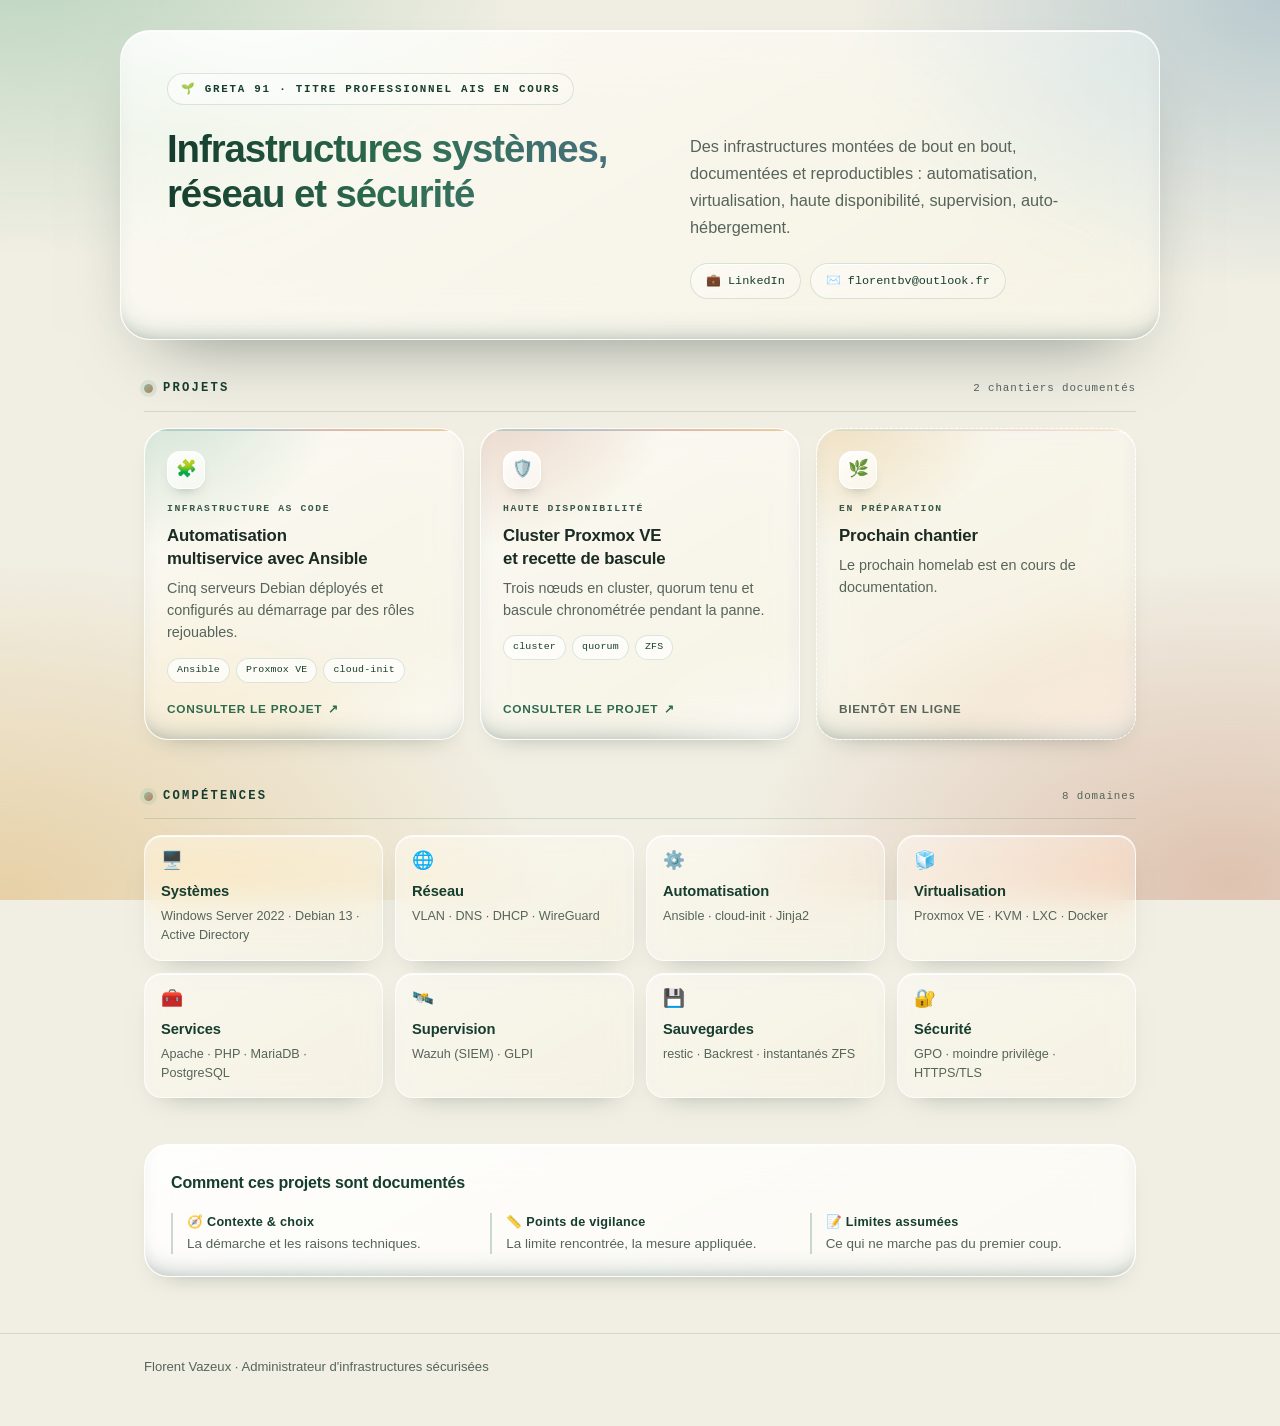
==== commit bcd8e90f: "Refonte organique et liquid glass du portfolio" ====
--- a/index.html
+++ b/index.html
@@ -4,7 +4,7 @@
     <meta charset="utf-8" />
     <meta name="viewport" content="width=device-width, initial-scale=1" />
     <meta name="color-scheme" content="light" />
-    <meta name="theme-color" content="#eaf6ef" />
+    <meta name="theme-color" content="#f1efe4" />
     <meta
       name="description"
       content="Portfolio de Florent Vazeux, administrateur d'infrastructures sécurisées : Ansible, Proxmox VE, haute disponibilité, supervision et auto-hébergement."
--- a/style.css
+++ b/style.css
@@ -1,41 +1,46 @@
 :root {
-  /* ---------- palette : chlorophylle, ciel et iris ---------- */
-  --paper: #eef8f2; /* fond de page, sous les halos */
+  /* ---------- palette organique : sous-bois, argile et pierre ---------- */
+  --paper: #f1efe4; /* fond de page, lin */
   --white: #ffffff; /* verre, puces, reflets */
-  --ink: #0e231c; /* texte principal */
-  --ink-2: #3d574c; /* texte secondaire */
-  --green: #0c7a58; /* vert de travail : liens, accents */
-  --green-ink: #0a4433; /* vert tres sombre : labels et sous-titres */
-  --iris: #5a4bb5; /* violet : accent secondaire */
-  --mint: #3fcb96; /* menthe : filets et halos */
-  --amber: #f0c46a; /* miel : filets et halos */
-
-  /* ---------- verre ---------- */
+  --ink: #1b2a22; /* sous-bois : texte principal */
+  --ink-2: #56645a; /* mousse grisee : texte secondaire */
+  --green: #2e6a4f; /* feuille : liens, accents */
+  --green-ink: #163d2d; /* foret profonde : labels et sous-titres */
+  --clay: #c07a5a; /* terre cuite : accent chaud */
+  --sage: #8fbfa2; /* sauge : filets et halos */
+  --ochre: #d9a54e; /* ocre : filets et halos */
+  --sky: #7a9fb5; /* pierre bleue : filets et halos */
+
+  /* ---------- verre liquide ---------- */
   --glass: linear-gradient(
     150deg,
-    rgba(255, 255, 255, 0.72),
-    rgba(255, 255, 255, 0.36)
+    rgba(255, 255, 255, 0.66),
+    rgba(255, 255, 255, 0.26)
   ); /* verre translucide : cartes */
   --glass-strong: linear-gradient(
     150deg,
-    rgba(255, 255, 255, 0.92),
-    rgba(255, 255, 255, 0.72)
+    rgba(255, 255, 255, 0.9),
+    rgba(255, 255, 255, 0.66)
   ); /* verre opaque : lecture longue */
   --glass-thin: linear-gradient(
     150deg,
-    rgba(255, 255, 255, 0.54),
-    rgba(255, 255, 255, 0.22)
+    rgba(255, 255, 255, 0.48),
+    rgba(255, 255, 255, 0.18)
   ); /* verre leger : tuiles, puces */
-  --glass-line: rgba(255, 255, 255, 0.78); /* arete du verre */
-  --line: rgba(12, 90, 68, 0.16); /* filets verts clairs */
-  --line-2: rgba(12, 90, 68, 0.3); /* filets verts appuyes */
-  --blur: 18px;
-
-  --shadow-s: 0 10px 22px -18px rgba(9, 54, 41, 0.55);
-  --shadow-m: 0 26px 60px -34px rgba(9, 54, 41, 0.6);
-  --sheen: inset 0 1px 0 rgba(255, 255, 255, 0.9); /* reflet sur l'arete */
-
-  --code-bg: #0b211a; /* fond des blocs de code */
+  /* arete refractante : claire en haut a gauche, fine et froide ailleurs */
+  --glass-line: rgba(255, 255, 255, 0.72); /* arete du verre */
+  --line: rgba(46, 106, 79, 0.16); /* filets verts clairs */
+  --line-2: rgba(46, 106, 79, 0.3); /* filets verts appuyes */
+  --blur: 22px;
+
+  --shadow-s: 0 12px 26px -20px rgba(24, 42, 33, 0.5);
+  --shadow-m: 0 32px 70px -38px rgba(24, 42, 33, 0.55);
+  --sheen: inset 0 1px 0 rgba(255, 255, 255, 0.95); /* reflet sur l'arete */
+  --glass-inner:
+    inset 0 1px 1px rgba(255, 255, 255, 0.6),
+    inset 0 -16px 32px -28px rgba(22, 61, 45, 0.8); /* epaisseur du verre */
+
+  --code-bg: #12241c; /* fond des blocs de code */
   --sans:
     -apple-system, BlinkMacSystemFont, "Segoe UI", Roboto, "Helvetica Neue",
     Arial, sans-serif;
@@ -56,11 +61,11 @@
   -webkit-text-size-adjust: 100%;
 }
 ::selection {
-  background: rgba(63, 203, 150, 0.3);
+  background: rgba(143, 191, 162, 0.35);
   color: var(--ink);
 }
 
-/* fond : quatre halos (menthe, ciel, iris, miel) fixes derriere le verre */
+/* fond : quatre halos (sauge, pierre, argile, ocre) fixes derriere le verre */
 body {
   position: relative;
   margin: 0;
@@ -81,23 +86,23 @@
   pointer-events: none;
   background-image:
     radial-gradient(
-      56% 52% at 4% -6%,
-      rgba(112, 208, 164, 0.55),
+      58% 54% at 2% -8%,
+      rgba(143, 191, 162, 0.6),
       transparent 68%
     ),
     radial-gradient(
-      46% 44% at 100% 0%,
-      rgba(140, 184, 245, 0.5),
+      48% 46% at 100% 0%,
+      rgba(122, 159, 181, 0.46),
       transparent 70%
     ),
     radial-gradient(
-      50% 46% at 94% 96%,
-      rgba(186, 160, 240, 0.42),
+      54% 50% at 96% 98%,
+      rgba(192, 122, 90, 0.38),
       transparent 72%
     ),
     radial-gradient(
-      54% 48% at 0% 100%,
-      rgba(250, 215, 138, 0.45),
+      58% 52% at 0% 100%,
+      rgba(217, 165, 78, 0.42),
       transparent 74%
     );
   background-repeat: no-repeat;
@@ -148,12 +153,12 @@
   position: relative;
   isolation: isolate; /* le reflet passe sous le texte */
   padding: 44px 44px 40px;
-  border-radius: 28px;
+  border-radius: 30px;
   background: var(--glass);
   border: 1px solid var(--glass-line);
-  box-shadow: var(--shadow-m), var(--sheen);
-  -webkit-backdrop-filter: blur(22px) saturate(165%);
-  backdrop-filter: blur(22px) saturate(165%);
+  box-shadow: var(--shadow-m), var(--sheen), var(--glass-inner);
+  -webkit-backdrop-filter: blur(28px) saturate(180%);
+  backdrop-filter: blur(28px) saturate(180%);
   overflow: hidden;
 }
 .masthead > .wrap::after,
@@ -199,7 +204,7 @@
    emojis, et un emoji dans un texte decoupe en degrade ressort en silhouette) */
 @supports (background-clip: text) or (-webkit-background-clip: text) {
   .home .masthead h1 {
-    background: linear-gradient(100deg, #0a3f31, #0f6b52 52%, #3f4fa8);
+    background: linear-gradient(100deg, #143a2b, #2f6f52 50%, #4d7186);
     -webkit-background-clip: text;
     background-clip: text;
     color: transparent;
@@ -311,8 +316,8 @@
   width: 9px;
   height: 9px;
   border-radius: 50%;
-  background: linear-gradient(140deg, var(--mint), var(--iris));
-  box-shadow: 0 0 0 4px rgba(55, 201, 140, 0.16);
+  background: linear-gradient(140deg, var(--sage), var(--clay));
+  box-shadow: 0 0 0 4px rgba(143, 191, 162, 0.22);
 }
 .sec-hint {
   margin: 0;
@@ -346,42 +351,55 @@
   flex-direction: column;
   height: 100%;
   padding: 22px 22px 20px;
-  border-radius: 20px;
+  border-radius: 24px;
   text-decoration: none;
   color: inherit;
   background: var(--glass);
   border: 1px solid var(--glass-line);
-  box-shadow: var(--shadow-s), var(--sheen);
-  -webkit-backdrop-filter: blur(var(--blur)) saturate(155%);
-  backdrop-filter: blur(var(--blur)) saturate(155%);
+  box-shadow: var(--shadow-s), var(--sheen), var(--glass-inner);
+  -webkit-backdrop-filter: blur(var(--blur)) saturate(180%);
+  backdrop-filter: blur(var(--blur)) saturate(180%);
   transition:
-    transform 0.22s ease,
-    box-shadow 0.22s ease,
-    border-color 0.22s ease;
-}
-/* halo colore dans l'angle : donne la profondeur du verre */
+    transform 0.28s cubic-bezier(0.22, 0.61, 0.36, 1),
+    box-shadow 0.28s ease,
+    border-color 0.28s ease;
+}
+/* halos dans le verre : une teinte par carte + un reflet bas-droit */
 .card::before {
   content: "";
   position: absolute;
   z-index: -1;
-  inset: -70% 45% 55% -35%;
-  border-radius: 50%;
-  background: radial-gradient(
-    closest-side,
-    rgba(55, 201, 140, 0.34),
-    transparent 72%
-  );
+  inset: 0;
+  border-radius: inherit;
+  background:
+    radial-gradient(
+      90% 80% at 4% -12%,
+      rgba(143, 191, 162, 0.4),
+      transparent 62%
+    ),
+    radial-gradient(
+      65% 55% at 92% 108%,
+      rgba(255, 255, 255, 0.55),
+      transparent 72%
+    );
   pointer-events: none;
-}
-/* une teinte par carte : menthe, iris, puis miel pour la carte a venir */
+  transition: transform 0.5s cubic-bezier(0.22, 0.61, 0.36, 1);
+}
+/* une teinte par carte : sauge, argile, puis ocre pour la carte a venir */
 .grid > .card:nth-child(2)::before {
-  background: radial-gradient(
-    closest-side,
-    rgba(90, 75, 181, 0.26),
-    transparent 72%
-  );
-}
-/* filet superieur degrade : vert, iris, miel */
+  background:
+    radial-gradient(
+      90% 80% at 4% -12%,
+      rgba(192, 122, 90, 0.3),
+      transparent 62%
+    ),
+    radial-gradient(
+      65% 55% at 92% 108%,
+      rgba(255, 255, 255, 0.55),
+      transparent 72%
+    );
+}
+/* filet superieur degrade : sauge, pierre, argile, ocre */
 .card::after {
   content: "";
   position: absolute;
@@ -391,18 +409,28 @@
   height: 2px;
   background: linear-gradient(
     90deg,
-    var(--mint),
-    var(--iris) 55%,
-    var(--amber)
+    var(--sage),
+    var(--sky) 30%,
+    var(--clay) 62%,
+    var(--ochre)
   );
   opacity: 0.5;
-  transition: opacity 0.22s ease;
+  transition: opacity 0.25s ease;
 }
 a.card:hover,
 a.card:focus-visible {
-  transform: translateY(-3px);
-  border-color: rgba(12, 122, 88, 0.32);
-  box-shadow: var(--shadow-m), var(--sheen);
+  transform: translateY(-4px);
+  border-color: rgba(255, 255, 255, 0.95);
+  box-shadow:
+    0 34px 64px -30px rgba(24, 42, 33, 0.5),
+    0 0 0 1px rgba(255, 255, 255, 0.45),
+    var(--sheen),
+    var(--glass-inner);
+}
+/* le halo glisse doucement : le verre parait vivant sans clignoter */
+a.card:hover::before,
+a.card:focus-visible::before {
+  transform: scale(1.07);
 }
 a.card:hover::after,
 a.card:focus-visible::after {
@@ -421,15 +449,15 @@
   margin-bottom: 12px;
   font-size: 1.05rem;
   line-height: 1;
-  border-radius: 12px;
+  border-radius: 13px;
   background: linear-gradient(
     155deg,
-    rgba(255, 255, 255, 0.95),
-    rgba(255, 255, 255, 0.5)
+    rgba(255, 255, 255, 0.96),
+    rgba(255, 255, 255, 0.46)
   );
-  border: 1px solid rgba(255, 255, 255, 0.9);
+  border: 1px solid rgba(255, 255, 255, 0.92);
   box-shadow:
-    0 8px 16px -12px rgba(9, 54, 41, 0.8),
+    0 8px 16px -12px rgba(24, 42, 33, 0.8),
     var(--sheen);
 }
 .card__tag {
@@ -496,15 +524,20 @@
 /* variante "a venir" : verre plus pale, arete en pointilles */
 .card--soon {
   background: var(--glass-thin);
-  border-style: dashed;
-  border-color: rgba(255, 255, 255, 0.7);
+  border: 1px dashed rgba(255, 255, 255, 0.82);
 }
 .card--soon::before {
-  background: radial-gradient(
-    closest-side,
-    rgba(240, 196, 106, 0.3),
-    transparent 72%
-  );
+  background:
+    radial-gradient(
+      90% 80% at 4% -12%,
+      rgba(217, 165, 78, 0.32),
+      transparent 62%
+    ),
+    radial-gradient(
+      65% 55% at 92% 108%,
+      rgba(255, 255, 255, 0.45),
+      transparent 72%
+    );
 }
 .card--soon::after {
   opacity: 0.22;
@@ -532,19 +565,21 @@
 .skill {
   margin: 0;
   padding: 16px 16px 15px;
-  border-radius: 16px;
+  border-radius: 18px;
   background: var(--glass-thin);
   border: 1px solid rgba(255, 255, 255, 0.7);
   box-shadow: var(--shadow-s), var(--sheen);
-  -webkit-backdrop-filter: blur(14px) saturate(150%);
-  backdrop-filter: blur(14px) saturate(150%);
+  -webkit-backdrop-filter: blur(16px) saturate(170%);
+  backdrop-filter: blur(16px) saturate(170%);
   transition:
     transform 0.2s ease,
-    border-color 0.2s ease;
+    box-shadow 0.2s ease;
 }
 .skill:hover {
   transform: translateY(-2px);
-  border-color: rgba(12, 122, 88, 0.3);
+  box-shadow:
+    0 20px 34px -22px rgba(24, 42, 33, 0.45),
+    var(--sheen);
 }
 .skill__icon {
   display: block;
@@ -570,12 +605,12 @@
 .note {
   margin: 0 0 8px;
   padding: 24px 26px 22px;
-  border-radius: 22px;
+  border-radius: 24px;
   background: var(--glass-strong);
   border: 1px solid var(--glass-line);
-  box-shadow: var(--shadow-s), var(--sheen);
-  -webkit-backdrop-filter: blur(16px) saturate(150%);
-  backdrop-filter: blur(16px) saturate(150%);
+  box-shadow: var(--shadow-s), var(--sheen), var(--glass-inner);
+  -webkit-backdrop-filter: blur(20px) saturate(170%);
+  backdrop-filter: blur(20px) saturate(170%);
 }
 .note h2 {
   margin: 0 0 16px;
@@ -595,7 +630,7 @@
 .note__list li {
   margin: 0;
   padding-left: 14px;
-  border-left: 2px solid rgba(12, 122, 88, 0.25);
+  border-left: 2px solid rgba(46, 106, 79, 0.25);
   font-size: 0.84rem;
   line-height: 1.5;
   color: var(--ink-2);
@@ -637,7 +672,7 @@
 a {
   color: var(--green);
   text-decoration: none;
-  border-bottom: 1px solid rgba(12, 122, 88, 0.35);
+  border-bottom: 1px solid rgba(46, 106, 79, 0.35);
 }
 a:hover {
   color: var(--green-ink);
@@ -718,11 +753,11 @@
   font-size: 0.92rem;
   background: var(--glass-strong);
   border: 1px solid var(--glass-line);
-  border-radius: 14px;
+  border-radius: 16px;
   overflow: hidden;
   box-shadow: var(--shadow-s);
-  -webkit-backdrop-filter: blur(12px) saturate(140%);
-  backdrop-filter: blur(12px) saturate(140%);
+  -webkit-backdrop-filter: blur(16px) saturate(160%);
+  backdrop-filter: blur(16px) saturate(160%);
 }
 thead th {
   background: rgba(12, 90, 68, 0.06);
@@ -790,15 +825,17 @@
   border: 1px solid var(--glass-line);
   border-radius: 999px;
   box-shadow: var(--sheen);
-  -webkit-backdrop-filter: blur(12px) saturate(150%);
-  backdrop-filter: blur(12px) saturate(150%);
+  -webkit-backdrop-filter: blur(14px) saturate(160%);
+  backdrop-filter: blur(14px) saturate(160%);
   transition:
-    border-color 0.18s ease,
+    box-shadow 0.18s ease,
     transform 0.18s ease;
 }
 .back:hover {
   transform: translateY(-1px);
-  border-color: var(--green);
+  box-shadow:
+    0 14px 26px -20px rgba(24, 42, 33, 0.6),
+    var(--sheen);
   color: var(--green-ink);
 }
 
@@ -826,10 +863,11 @@
   table,
   blockquote,
   .back {
-    background: #f7fcf9;
+    background: #f8f7ef;
+    border-color: rgba(24, 42, 33, 0.16);
   }
   .card--soon {
-    background: #f1faf5;
+    background: #f2f1e6;
   }
 }
 
@@ -875,12 +913,64 @@
   }
   .grid {
     grid-template-columns: 1fr; /* une carte par ligne */
-    gap: 12px;
-    margin-bottom: 34px;
-  }
+    gap: 10px;
+    margin-bottom: 30px;
+  }
+  /* cartes compactes : icone a gauche, texte a droite */
   .card {
-    padding: 20px 18px 18px;
-    border-radius: 18px;
+    display: grid;
+    grid-template-columns: 38px minmax(0, 1fr);
+    grid-template-areas:
+      "icon tag"
+      "icon title"
+      "desc desc"
+      "pills pills"
+      "foot foot";
+    align-content: start;
+    column-gap: 12px;
+    padding: 15px 16px 14px;
+    border-radius: 20px;
+  }
+  .card__icon {
+    grid-area: icon;
+    align-self: start;
+    width: 34px;
+    height: 34px;
+    margin: 2px 0 0;
+    font-size: 0.98rem;
+    border-radius: 11px;
+  }
+  .card__tag {
+    grid-area: tag;
+    margin: 0;
+    font-size: 0.57rem;
+    line-height: 1.5;
+  }
+  .card h3 {
+    grid-area: title;
+    margin: 1px 0 0;
+    font-size: 0.98rem;
+    line-height: 1.3;
+  }
+  .card p {
+    grid-area: desc;
+    margin: 9px 0 0;
+    font-size: 0.84rem;
+    line-height: 1.45;
+  }
+  .card .pills {
+    grid-area: pills;
+    margin: 9px 0 0;
+    gap: 5px;
+  }
+  .pill {
+    font-size: 0.57rem;
+    padding: 2px 8px;
+  }
+  .card__foot {
+    grid-area: foot;
+    margin: 10px 0 0;
+    font-size: 0.68rem;
   }
   .skills {
     margin-bottom: 34px;
@@ -894,7 +984,7 @@
   }
   .note {
     padding: 20px 18px 18px;
-    border-radius: 18px;
+    border-radius: 20px;
   }
   .note__list {
     gap: 10px;
@@ -905,12 +995,12 @@
   article h2 {
     font-size: 1.2rem;
   }
-  /* le flou coute cher sur mobile : on l'allege */
+  /* le flou coute cher sur mobile : on l'allege un peu */
   .masthead > .wrap,
   .masthead > .wrap-wide,
   .card {
-    -webkit-backdrop-filter: blur(12px) saturate(150%);
-    backdrop-filter: blur(12px) saturate(150%);
+    -webkit-backdrop-filter: blur(16px) saturate(165%);
+    backdrop-filter: blur(16px) saturate(165%);
   }
 }
 
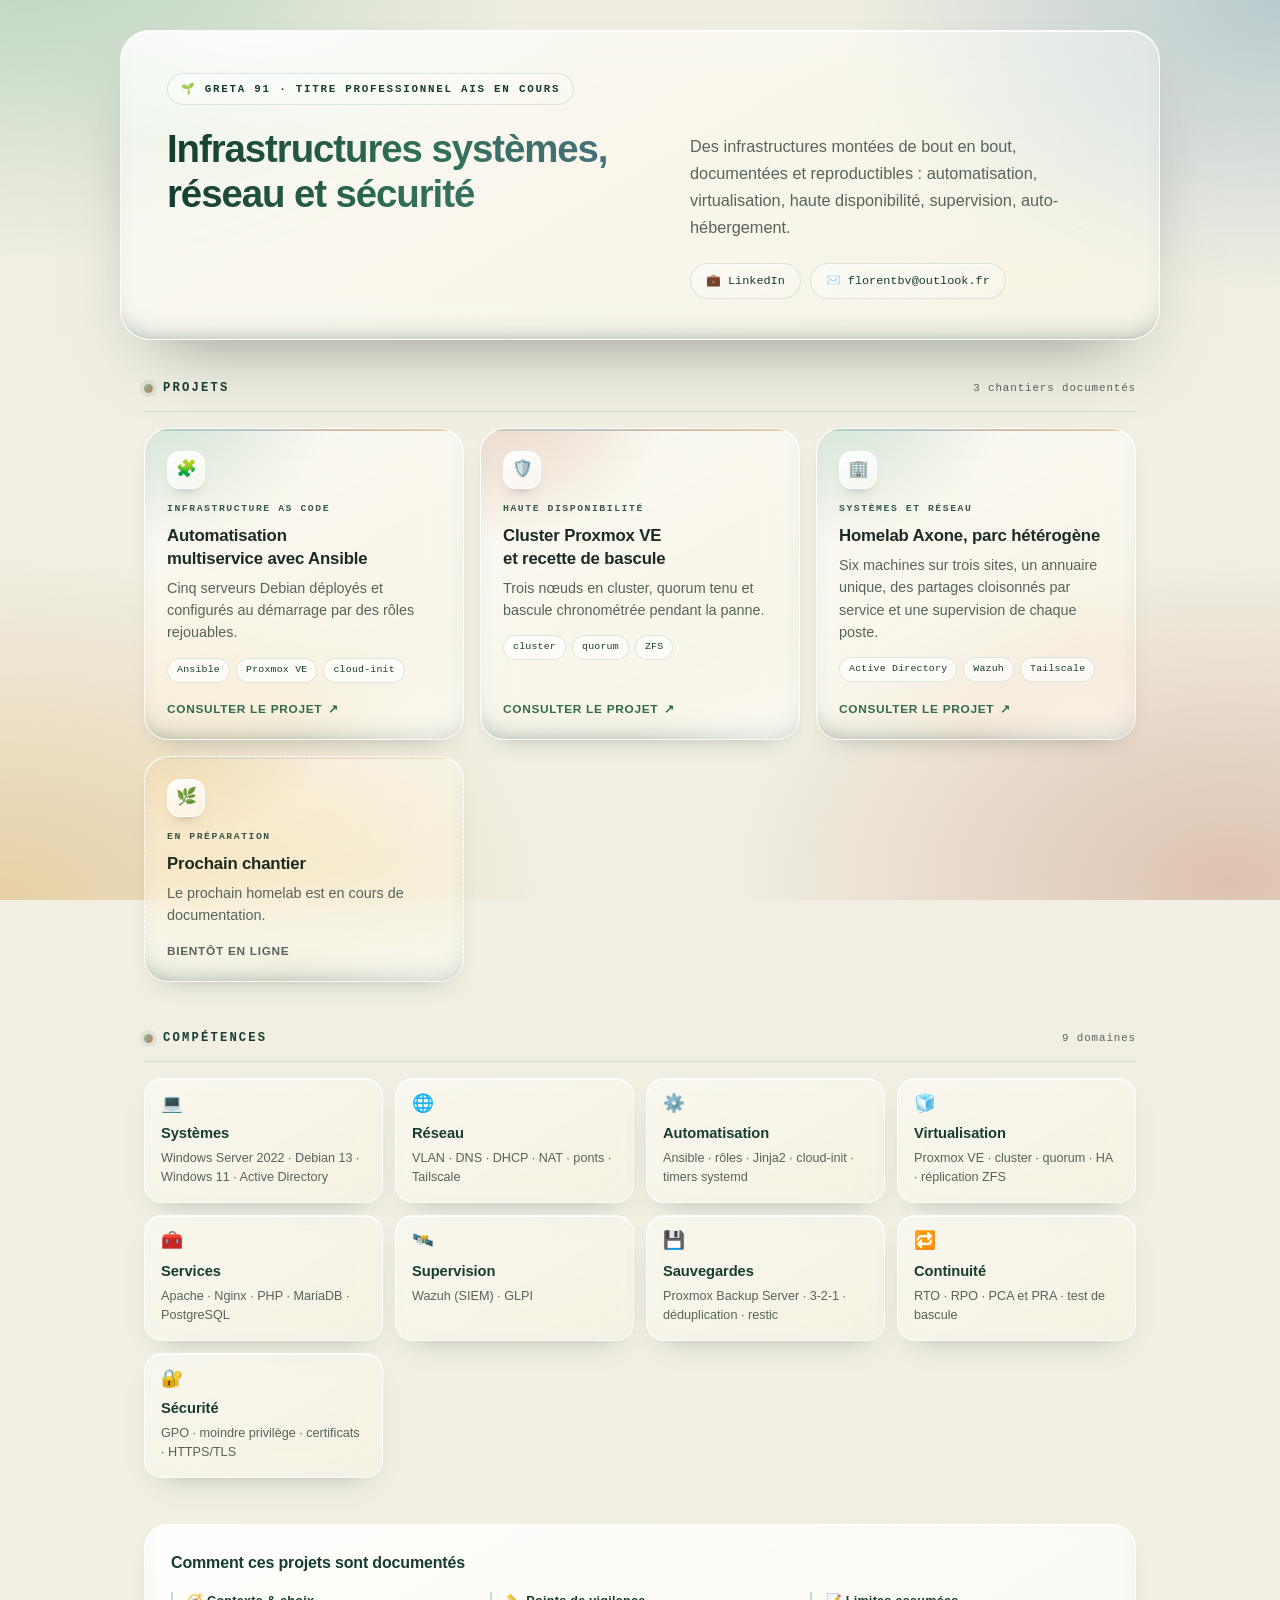
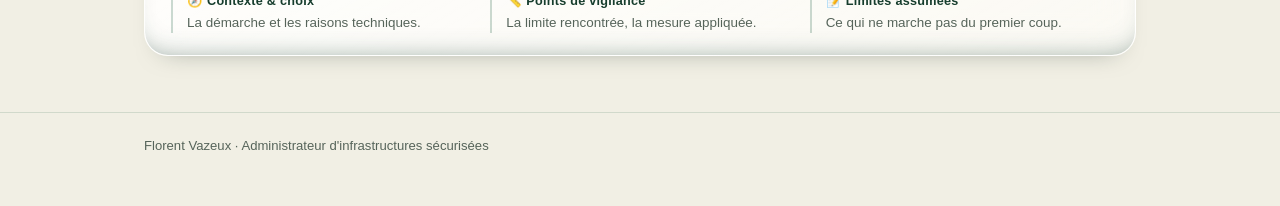
==== commit 3835fc5b: "portfolio: competences alignees sur les briques livrees et ajout d'Axone competences : 9 domaines, a" ====
--- a/index.html
+++ b/index.html
@@ -41,7 +41,7 @@
     <main class="wrap" id="contenu">
       <div class="sec-head">
         <h2 class="sec-title">Projets</h2>
-        <p class="sec-hint">2 chantiers documentés</p>
+        <p class="sec-hint">3 chantiers documentés</p>
       </div>
 
       <div class="grid">
@@ -91,6 +91,29 @@
           </span>
         </a>
 
+        <a
+          class="card"
+          href="https://flo466.github.io/axone/"
+          target="_blank"
+          rel="noopener"
+        >
+          <span class="card__icon" aria-hidden="true">🏢</span>
+          <span class="card__tag">Systèmes et réseau</span>
+          <h3>Homelab Axone, parc hétérogène</h3>
+          <p>
+            Six machines sur trois sites, un annuaire unique, des partages
+            cloisonnés par service et une supervision de chaque poste.
+          </p>
+          <div class="pills">
+            <span class="pill">Active Directory</span>
+            <span class="pill">Wazuh</span>
+            <span class="pill">Tailscale</span>
+          </div>
+          <span class="card__foot">
+            Consulter le projet <span aria-hidden="true">↗</span>
+          </span>
+        </a>
+
         <div class="card card--soon">
           <span class="card__icon" aria-hidden="true">🌿</span>
           <span class="card__tag">En préparation</span>
@@ -103,50 +126,71 @@
       <section class="skills" aria-labelledby="skills-title">
         <div class="sec-head">
           <h2 class="sec-title" id="skills-title">Compétences</h2>
-          <p class="sec-hint">8 domaines</p>
+          <p class="sec-hint">9 domaines</p>
         </div>
         <ul class="skills__grid">
           <li class="skill">
-            <span class="skill__icon" aria-hidden="true">🖥️</span>
+            <span class="skill__icon" aria-hidden="true">💻</span>
             <h3>Systèmes</h3>
             <p>
-              Windows Server 2022 &middot; Debian 13 &middot; Active Directory
+              Windows Server 2022 &middot; Debian 13 &middot; Windows 11 &middot; Active Directory
             </p>
           </li>
           <li class="skill">
             <span class="skill__icon" aria-hidden="true">🌐</span>
             <h3>Réseau</h3>
-            <p>VLAN &middot; DNS &middot; DHCP &middot; WireGuard</p>
+            <p>
+              VLAN &middot; DNS &middot; DHCP &middot; NAT &middot; ponts &middot; Tailscale
+            </p>
           </li>
           <li class="skill">
             <span class="skill__icon" aria-hidden="true">⚙️</span>
             <h3>Automatisation</h3>
-            <p>Ansible &middot; cloud-init &middot; Jinja2</p>
+            <p>
+              Ansible &middot; rôles &middot; Jinja2 &middot; cloud-init &middot; timers systemd
+            </p>
           </li>
           <li class="skill">
             <span class="skill__icon" aria-hidden="true">🧊</span>
             <h3>Virtualisation</h3>
-            <p>Proxmox VE &middot; KVM &middot; LXC &middot; Docker</p>
+            <p>
+              Proxmox VE &middot; cluster &middot; quorum &middot; HA &middot; réplication ZFS
+            </p>
           </li>
           <li class="skill">
             <span class="skill__icon" aria-hidden="true">🧰</span>
             <h3>Services</h3>
-            <p>Apache &middot; PHP &middot; MariaDB &middot; PostgreSQL</p>
+            <p>
+              Apache &middot; Nginx &middot; PHP &middot; MariaDB &middot; PostgreSQL
+            </p>
           </li>
           <li class="skill">
             <span class="skill__icon" aria-hidden="true">🛰️</span>
             <h3>Supervision</h3>
-            <p>Wazuh (SIEM) &middot; GLPI</p>
+            <p>
+              Wazuh (SIEM) &middot; GLPI
+            </p>
           </li>
           <li class="skill">
             <span class="skill__icon" aria-hidden="true">💾</span>
             <h3>Sauvegardes</h3>
-            <p>restic &middot; Backrest &middot; instantanés ZFS</p>
+            <p>
+              Proxmox Backup Server &middot; 3-2-1 &middot; déduplication &middot; restic
+            </p>
+          </li>
+          <li class="skill">
+            <span class="skill__icon" aria-hidden="true">🔁</span>
+            <h3>Continuité</h3>
+            <p>
+              RTO &middot; RPO &middot; PCA et PRA &middot; test de bascule
+            </p>
           </li>
           <li class="skill">
             <span class="skill__icon" aria-hidden="true">🔐</span>
             <h3>Sécurité</h3>
-            <p>GPO &middot; moindre privilège &middot; HTTPS/TLS</p>
+            <p>
+              GPO &middot; moindre privilège &middot; certificats &middot; HTTPS/TLS
+            </p>
           </li>
         </ul>
       </section>
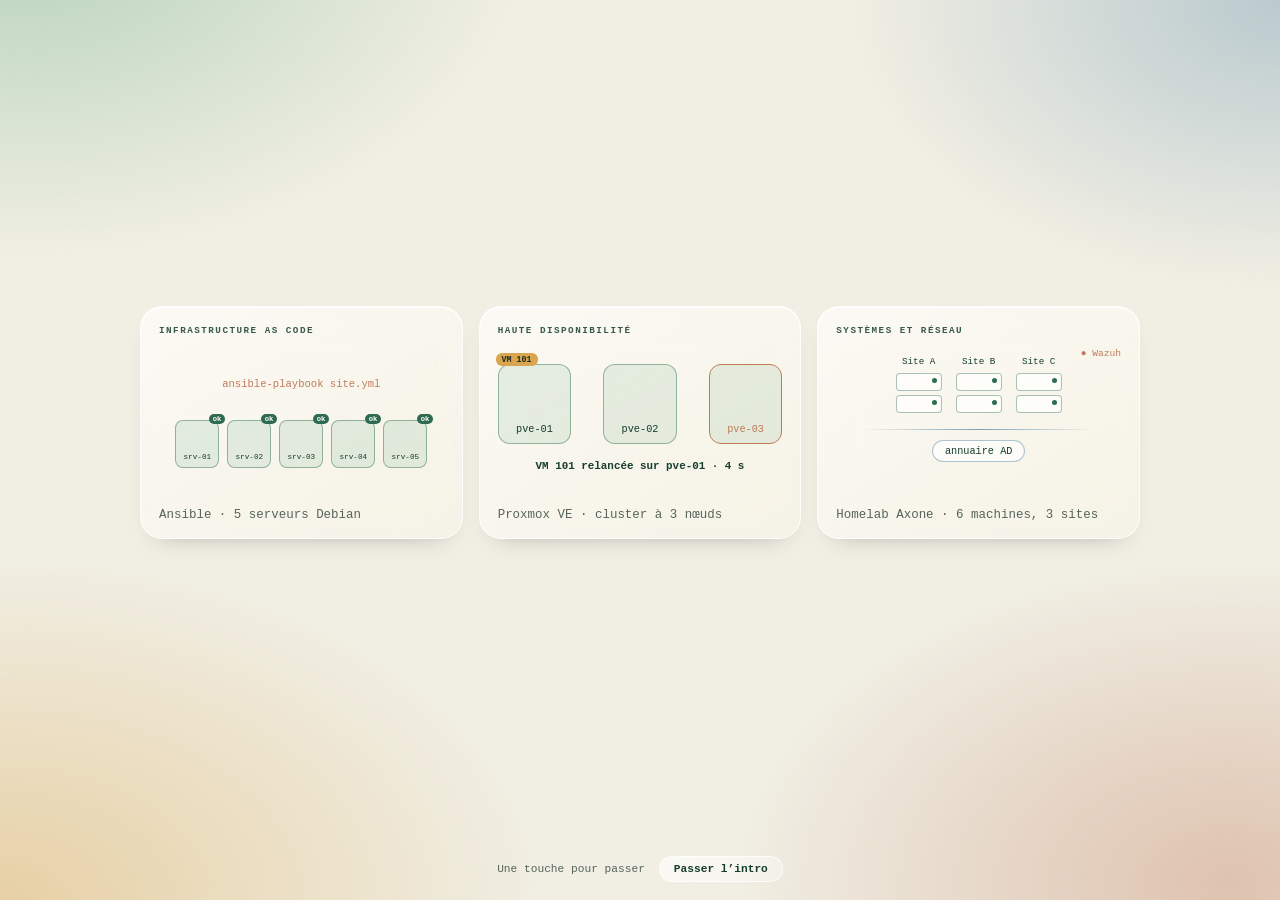
==== commit 991fb11f: "Ajout d'une intro animée avant le portfolio - index.html devient la page d'intro, portfolio.html por" ====
--- a/index.html
+++ b/index.html
@@ -5,221 +5,89 @@
     <meta name="viewport" content="width=device-width, initial-scale=1" />
     <meta name="color-scheme" content="light" />
     <meta name="theme-color" content="#f1efe4" />
-    <meta
-      name="description"
-      content="Portfolio de Florent Vazeux, administrateur d'infrastructures sécurisées : Ansible, Proxmox VE, haute disponibilité, supervision et auto-hébergement."
-    />
-    <title>Florent Vazeux — Administrateur d'infrastructures sécurisées</title>
-    <link rel="stylesheet" href="style.css" />
+    <meta name="robots" content="noindex" />
+    <title>Florent Vazeux — Intro</title>
+    <link rel="stylesheet" href="intro.css" />
+    <noscript>
+      <meta http-equiv="refresh" content="0; url=index.html" />
+    </noscript>
   </head>
-  <body class="home">
-    <a class="skip" href="#contenu">Aller au contenu</a>
+  <body>
+    <main class="intro" aria-label="Introduction animée">
+      <!-- Scène 1 : les trois chantiers -->
+      <section class="scene is-on" id="scene-bricks" aria-hidden="true">
+        <div class="bricks">
+          <article class="brick">
+            <span class="brick__tag">Infrastructure as code</span>
+            <div class="brick__stage ans">
+              <div class="ans__play">ansible-playbook site.yml</div>
+              <div class="ans__row">
+                <span class="srv" style="--i:0">srv-01</span>
+                <span class="srv" style="--i:1">srv-02</span>
+                <span class="srv" style="--i:2">srv-03</span>
+                <span class="srv" style="--i:3">srv-04</span>
+                <span class="srv" style="--i:4">srv-05</span>
+              </div>
+            </div>
+            <p class="brick__label">Ansible · 5 serveurs Debian</p>
+          </article>
 
-    <header class="masthead">
-      <div class="wrap">
-        <p class="eyebrow">
-          <span aria-hidden="true">🌱</span>
-          GRETA 91 &middot; Titre professionnel AIS en cours
-        </p>
-        <h1>Infrastructures systèmes, réseau et sécurité</h1>
-        <p class="lede">
-          Des infrastructures montées de bout en bout, documentées et
-          reproductibles&nbsp;: automatisation, virtualisation, haute
-          disponibilité, supervision, auto-hébergement.
-        </p>
-        <div class="contact">
-          <a href="https://www.linkedin.com/in/flo-vz04/">
-            <span aria-hidden="true">💼</span> LinkedIn
-          </a>
-          <a href="mailto:florentbv@outlook.fr">
-            <span aria-hidden="true">✉️</span> florentbv@outlook.fr
-          </a>
+          <article class="brick">
+            <span class="brick__tag">Haute disponibilité</span>
+            <div class="brick__stage pve">
+              <div class="pve__row">
+                <div class="node" style="--i:0"><span>pve-01</span></div>
+                <div class="node" style="--i:1"><span>pve-02</span></div>
+                <div class="node node--fail" style="--i:2">
+                  <span>pve-03</span>
+                  <i class="vm">VM 101</i>
+                </div>
+              </div>
+              <div class="pve__msg">
+                <span class="m m1">quorum 3/3 ✓</span>
+                <span class="m m2">pve-03 hors ligne</span>
+                <span class="m m3">VM 101 relancée sur pve-01 · 4 s</span>
+              </div>
+            </div>
+            <p class="brick__label">Proxmox VE · cluster à 3 nœuds</p>
+          </article>
+
+          <article class="brick">
+            <span class="brick__tag">Systèmes et réseau</span>
+            <div class="brick__stage axo">
+              <div class="axo__sites">
+                <div class="site" style="--i:0"><span>Site A</span><div><i></i><i></i></div></div>
+                <div class="site" style="--i:1"><span>Site B</span><div><i></i><i></i></div></div>
+                <div class="site" style="--i:2"><span>Site C</span><div><i></i><i></i></div></div>
+              </div>
+              <div class="axo__line"></div>
+              <div class="axo__ad">annuaire AD</div>
+              <div class="axo__wazuh">● Wazuh</div>
+            </div>
+            <p class="brick__label">Homelab Axone · 6 machines, 3 sites</p>
+          </article>
         </div>
-      </div>
-    </header>
-
-    <main class="wrap" id="contenu">
-      <div class="sec-head">
-        <h2 class="sec-title">Projets</h2>
-        <p class="sec-hint">3 chantiers documentés</p>
-      </div>
-
-      <div class="grid">
-        <a
-          class="card"
-          href="https://flo466.github.io/Full-Project-Ansible/"
-          target="_blank"
-          rel="noopener"
-        >
-          <span class="card__icon" aria-hidden="true">🧩</span>
-          <span class="card__tag">Infrastructure as code</span>
-          <h3>Automatisation multiservice avec Ansible</h3>
-          <p>
-            Cinq serveurs Debian déployés et configurés au démarrage par des
-            rôles rejouables.
-          </p>
-          <div class="pills">
-            <span class="pill">Ansible</span>
-            <span class="pill">Proxmox VE</span>
-            <span class="pill">cloud-init</span>
-          </div>
-          <span class="card__foot">
-            Consulter le projet <span aria-hidden="true">↗</span>
-          </span>
-        </a>
-
-        <a
-          class="card"
-          href="https://flo466.github.io/santelia-iac/"
-          target="_blank"
-          rel="noopener"
-        >
-          <span class="card__icon" aria-hidden="true">🛡️</span>
-          <span class="card__tag">Haute disponibilité</span>
-          <h3>Cluster Proxmox VE et recette de bascule</h3>
-          <p>
-            Trois nœuds en cluster, quorum tenu et bascule chronométrée pendant
-            la panne.
-          </p>
-          <div class="pills">
-            <span class="pill">cluster</span>
-            <span class="pill">quorum</span>
-            <span class="pill">ZFS</span>
-          </div>
-          <span class="card__foot">
-            Consulter le projet <span aria-hidden="true">↗</span>
-          </span>
-        </a>
-
-        <a
-          class="card"
-          href="https://flo466.github.io/axone/"
-          target="_blank"
-          rel="noopener"
-        >
-          <span class="card__icon" aria-hidden="true">🏢</span>
-          <span class="card__tag">Systèmes et réseau</span>
-          <h3>Homelab Axone, parc hétérogène</h3>
-          <p>
-            Six machines sur trois sites, un annuaire unique, des partages
-            cloisonnés par service et une supervision de chaque poste.
-          </p>
-          <div class="pills">
-            <span class="pill">Active Directory</span>
-            <span class="pill">Wazuh</span>
-            <span class="pill">Tailscale</span>
-          </div>
-          <span class="card__foot">
-            Consulter le projet <span aria-hidden="true">↗</span>
-          </span>
-        </a>
-
-        <div class="card card--soon">
-          <span class="card__icon" aria-hidden="true">🌿</span>
-          <span class="card__tag">En préparation</span>
-          <h3>Prochain chantier</h3>
-          <p>Le prochain homelab est en cours de documentation.</p>
-          <span class="card__foot">Bientôt en ligne</span>
-        </div>
-      </div>
-
-      <section class="skills" aria-labelledby="skills-title">
-        <div class="sec-head">
-          <h2 class="sec-title" id="skills-title">Compétences</h2>
-          <p class="sec-hint">9 domaines</p>
-        </div>
-        <ul class="skills__grid">
-          <li class="skill">
-            <span class="skill__icon" aria-hidden="true">💻</span>
-            <h3>Systèmes</h3>
-            <p>
-              Windows Server 2022 &middot; Debian 13 &middot; Windows 11 &middot; Active Directory
-            </p>
-          </li>
-          <li class="skill">
-            <span class="skill__icon" aria-hidden="true">🌐</span>
-            <h3>Réseau</h3>
-            <p>
-              VLAN &middot; DNS &middot; DHCP &middot; NAT &middot; ponts &middot; Tailscale
-            </p>
-          </li>
-          <li class="skill">
-            <span class="skill__icon" aria-hidden="true">⚙️</span>
-            <h3>Automatisation</h3>
-            <p>
-              Ansible &middot; rôles &middot; Jinja2 &middot; cloud-init &middot; timers systemd
-            </p>
-          </li>
-          <li class="skill">
-            <span class="skill__icon" aria-hidden="true">🧊</span>
-            <h3>Virtualisation</h3>
-            <p>
-              Proxmox VE &middot; cluster &middot; quorum &middot; HA &middot; réplication ZFS
-            </p>
-          </li>
-          <li class="skill">
-            <span class="skill__icon" aria-hidden="true">🧰</span>
-            <h3>Services</h3>
-            <p>
-              Apache &middot; Nginx &middot; PHP &middot; MariaDB &middot; PostgreSQL
-            </p>
-          </li>
-          <li class="skill">
-            <span class="skill__icon" aria-hidden="true">🛰️</span>
-            <h3>Supervision</h3>
-            <p>
-              Wazuh (SIEM) &middot; GLPI
-            </p>
-          </li>
-          <li class="skill">
-            <span class="skill__icon" aria-hidden="true">💾</span>
-            <h3>Sauvegardes</h3>
-            <p>
-              Proxmox Backup Server &middot; 3-2-1 &middot; déduplication &middot; restic
-            </p>
-          </li>
-          <li class="skill">
-            <span class="skill__icon" aria-hidden="true">🔁</span>
-            <h3>Continuité</h3>
-            <p>
-              RTO &middot; RPO &middot; PCA et PRA &middot; test de bascule
-            </p>
-          </li>
-          <li class="skill">
-            <span class="skill__icon" aria-hidden="true">🔐</span>
-            <h3>Sécurité</h3>
-            <p>
-              GPO &middot; moindre privilège &middot; certificats &middot; HTTPS/TLS
-            </p>
-          </li>
-        </ul>
       </section>
 
-      <section class="note" aria-labelledby="note-title">
-        <h2 id="note-title">Comment ces projets sont documentés</h2>
-        <ul class="note__list">
-          <li>
-            <strong>🧭 Contexte &amp; choix</strong>
-            La démarche et les raisons techniques.
-          </li>
-          <li>
-            <strong>📏 Points de vigilance</strong>
-            La limite rencontrée, la mesure appliquée.
-          </li>
-          <li>
-            <strong>📝 Limites assumées</strong>
-            Ce qui ne marche pas du premier coup.
-          </li>
-        </ul>
+      <!-- Scène 2 : console Linux, courte -->
+      <section class="scene" id="scene-term" aria-hidden="true">
+        <div class="term">
+          <div class="term__bar">
+            <i></i><i></i><i></i>
+            <span>florent@homelab — bash</span>
+          </div>
+          <div class="term__body">
+            <div id="out"></div>
+          </div>
+        </div>
       </section>
     </main>
 
-    <footer>
-      <div class="wrap">
-        <p>
-          Florent Vazeux &middot; Administrateur d'infrastructures sécurisées
-        </p>
-      </div>
-    </footer>
+    <div class="foot">
+      <p>Une touche pour passer</p>
+      <button type="button" class="skip">Passer l’intro</button>
+    </div>
+
+    <script src="intro.js"></script>
   </body>
 </html>
--- a/intro.css
+++ b/intro.css
@@ -0,0 +1,520 @@
+:root {
+  /* palette du portfolio : lin, sous-bois, sauge, argile, ocre, pierre */
+  --paper: #f1efe4;
+  --white: #ffffff;
+  --ink: #1b2a22;
+  --ink-2: #56645a;
+  --green: #2e6a4f;
+  --green-ink: #163d2d;
+  --clay: #c07a5a;
+  --sage: #8fbfa2;
+  --ochre: #d9a54e;
+  --sky: #7a9fb5;
+  --line: rgba(46, 106, 79, 0.16);
+  --line-2: rgba(46, 106, 79, 0.3);
+  --glass: linear-gradient(
+    150deg,
+    rgba(255, 255, 255, 0.66),
+    rgba(255, 255, 255, 0.26)
+  );
+  --glass-line: rgba(255, 255, 255, 0.72);
+  --shadow-s: 0 12px 26px -20px rgba(24, 42, 33, 0.5);
+  --shadow-m: 0 32px 70px -38px rgba(24, 42, 33, 0.55);
+  --mono: ui-monospace, SFMono-Regular, "SF Mono", Menlo, Consolas,
+    "Liberation Mono", monospace;
+}
+
+* {
+  box-sizing: border-box;
+}
+
+html,
+body {
+  margin: 0;
+  height: 100%;
+  background: var(--paper);
+  color: var(--ink);
+  font-family: var(--mono);
+  overflow: hidden;
+  -webkit-font-smoothing: antialiased;
+}
+
+/* halos de fond, identiques à la page d'accueil */
+body::before {
+  content: "";
+  position: fixed;
+  inset: 0;
+  pointer-events: none;
+  background-image:
+    radial-gradient(58% 54% at 2% -8%, rgba(143, 191, 162, 0.6), transparent 68%),
+    radial-gradient(48% 46% at 100% 0%, rgba(122, 159, 181, 0.46), transparent 70%),
+    radial-gradient(54% 50% at 96% 98%, rgba(192, 122, 90, 0.38), transparent 72%),
+    radial-gradient(58% 52% at 0% 100%, rgba(217, 165, 78, 0.42), transparent 74%);
+}
+
+.intro {
+  position: fixed;
+  inset: 0;
+}
+
+/* scènes superposées, fondu croisé */
+.scene {
+  position: absolute;
+  inset: 0;
+  display: flex;
+  align-items: center;
+  justify-content: center;
+  padding: 24px 24px 80px;
+  opacity: 0;
+  transition: opacity 0.6s ease;
+}
+.scene.is-on {
+  opacity: 1;
+}
+
+/* ============ scène 1 : trois briques de verre ============ */
+.bricks {
+  display: grid;
+  grid-template-columns: repeat(3, minmax(0, 1fr));
+  gap: 16px;
+  width: min(1000px, 100%);
+}
+
+.brick {
+  position: relative;
+  padding: 18px 18px 16px;
+  border-radius: 22px;
+  background: var(--glass);
+  border: 1px solid var(--glass-line);
+  box-shadow: var(--shadow-s), inset 0 1px 0 rgba(255, 255, 255, 0.95);
+  -webkit-backdrop-filter: blur(20px) saturate(170%);
+  backdrop-filter: blur(20px) saturate(170%);
+  animation: rise 0.6s ease both;
+}
+.brick:nth-child(2) {
+  animation-delay: 0.6s;
+}
+.brick:nth-child(3) {
+  animation-delay: 1.1s;
+}
+
+.brick__tag {
+  display: block;
+  font-size: 0.58rem;
+  font-weight: 700;
+  letter-spacing: 0.16em;
+  text-transform: uppercase;
+  color: var(--green-ink);
+  opacity: 0.85;
+}
+.brick__stage {
+  position: relative;
+  height: 150px;
+  display: flex;
+  flex-direction: column;
+  justify-content: center;
+  margin: 12px 0 10px;
+}
+.brick__label {
+  margin: 0;
+  font-size: 0.78rem;
+  color: var(--ink-2);
+}
+
+/* Ansible */
+.ans__play {
+  text-align: center;
+  font-size: 0.66rem;
+  color: var(--clay);
+  opacity: 0;
+  animation: fade 0.5s 0.6s both;
+}
+.ans__row {
+  display: flex;
+  justify-content: center;
+  gap: 8px;
+  margin-top: 30px;
+}
+.srv {
+  position: relative;
+  width: 44px;
+  height: 48px;
+  display: grid;
+  place-items: end center;
+  padding-bottom: 6px;
+  border: 1px solid rgba(46, 106, 79, 0.45);
+  border-radius: 8px;
+  background: rgba(143, 191, 162, 0.22);
+  font-size: 0.48rem;
+  color: var(--green-ink);
+  animation: pop 0.4s calc(1s + var(--i) * 0.22s) both;
+}
+.srv::after {
+  content: "ok";
+  position: absolute;
+  top: -7px;
+  right: -7px;
+  padding: 1px 4px;
+  border-radius: 999px;
+  background: var(--green);
+  color: var(--white);
+  font-size: 0.45rem;
+  font-weight: 700;
+  opacity: 0;
+  animation: fade 0.3s calc(1.3s + var(--i) * 0.22s) both;
+}
+
+/* Proxmox */
+.pve__row {
+  display: flex;
+  justify-content: center;
+  gap: 32px;
+}
+.node {
+  position: relative;
+  width: 80px;
+  height: 80px;
+  display: flex;
+  align-items: flex-end;
+  justify-content: center;
+  padding-bottom: 8px;
+  border: 1px solid rgba(46, 106, 79, 0.45);
+  border-radius: 12px;
+  background: rgba(143, 191, 162, 0.2);
+  font-size: 0.64rem;
+  color: var(--green-ink);
+  animation: pop 0.4s calc(var(--i) * 0.2s) both;
+}
+.node--fail {
+  animation:
+    pop 0.4s calc(var(--i) * 0.2s) both,
+    down 0.5s 2.4s both;
+}
+.vm {
+  position: absolute;
+  z-index: 2;
+  top: -12px;
+  left: 50%;
+  margin-left: -26px;
+  padding: 2px 6px;
+  border-radius: 6px;
+  background: var(--ochre);
+  color: var(--ink);
+  font-style: normal;
+  font-size: 0.52rem;
+  font-weight: 700;
+  white-space: nowrap;
+}
+.node--fail .vm {
+  animation: move 1s 3.2s ease-in-out both;
+}
+
+.pve__msg {
+  position: relative;
+  height: 22px;
+  margin-top: 16px;
+  text-align: center;
+  font-size: 0.68rem;
+}
+.m {
+  position: absolute;
+  inset: 0;
+  opacity: 0;
+}
+.m1 {
+  color: var(--green);
+  animation: flash 2s 0.5s both;
+}
+.m2 {
+  color: var(--clay);
+  animation: flash 1.4s 2.6s both;
+}
+.m3 {
+  color: var(--green-ink);
+  font-weight: 700;
+  animation: appear 0.4s 4.2s both;
+}
+
+/* Axone */
+.axo {
+  justify-content: flex-start;
+  padding-top: 8px;
+}
+.axo__sites {
+  display: flex;
+  justify-content: center;
+  gap: 14px;
+}
+.site {
+  display: flex;
+  flex-direction: column;
+  align-items: center;
+  gap: 6px;
+  font-size: 0.58rem;
+  color: var(--green-ink);
+  opacity: 0;
+  animation: pop 0.4s calc(0.7s + var(--i) * 0.2s) both;
+}
+.site > div {
+  display: flex;
+  flex-direction: column;
+  gap: 4px;
+}
+.site i {
+  position: relative;
+  display: block;
+  width: 46px;
+  height: 18px;
+  border: 1px solid rgba(46, 106, 79, 0.4);
+  border-radius: 4px;
+  background: rgba(255, 255, 255, 0.7);
+}
+.site i::after {
+  content: "";
+  position: absolute;
+  top: 4px;
+  right: 4px;
+  width: 5px;
+  height: 5px;
+  border-radius: 50%;
+  background: var(--green);
+}
+.axo__line {
+  width: 82%;
+  height: 1px;
+  margin: 16px auto 0;
+  background: linear-gradient(90deg, transparent, var(--sky), transparent);
+  transform: scaleX(0);
+  animation: grow 0.5s 1.4s both;
+}
+.axo__ad {
+  width: max-content;
+  margin: 10px auto 0;
+  padding: 4px 12px;
+  border: 1px solid rgba(122, 159, 181, 0.6);
+  border-radius: 999px;
+  background: rgba(255, 255, 255, 0.6);
+  font-size: 0.64rem;
+  color: var(--green-ink);
+  opacity: 0;
+  animation: pop 0.4s 1.8s both;
+}
+.axo__wazuh {
+  position: absolute;
+  top: 0;
+  right: 0;
+  font-size: 0.6rem;
+  color: var(--clay);
+  opacity: 0;
+  animation: fade 0.4s 2.4s both;
+}
+
+/* ============ scène 2 : console, courte ============ */
+.term {
+  width: min(680px, 100%);
+  border-radius: 20px;
+  overflow: hidden;
+  background: linear-gradient(150deg, rgba(255, 255, 255, 0.82), rgba(255, 255, 255, 0.56));
+  border: 1px solid var(--glass-line);
+  box-shadow: var(--shadow-m), inset 0 1px 0 rgba(255, 255, 255, 0.95);
+  -webkit-backdrop-filter: blur(24px) saturate(170%);
+  backdrop-filter: blur(24px) saturate(170%);
+}
+.term__bar {
+  display: flex;
+  align-items: center;
+  gap: 7px;
+  padding: 11px 16px;
+  border-bottom: 1px solid var(--line);
+  font-size: 0.7rem;
+  color: var(--ink-2);
+}
+.term__bar i {
+  width: 10px;
+  height: 10px;
+  border-radius: 50%;
+  display: inline-block;
+  background: var(--sage);
+  opacity: 0.8;
+}
+.term__bar i:nth-child(2) {
+  background: var(--ochre);
+}
+.term__bar i:nth-child(3) {
+  background: var(--clay);
+}
+.term__bar span {
+  margin-left: 8px;
+}
+.term__body {
+  height: min(300px, 50vh);
+  padding: 16px 20px;
+  overflow: hidden;
+  font-size: 0.84rem;
+  line-height: 1.6;
+}
+.l {
+  margin: 0;
+  white-space: pre-wrap;
+  word-break: break-word;
+}
+.ps {
+  color: var(--green);
+  font-weight: 700;
+}
+.cmd {
+  color: var(--ink);
+}
+.out {
+  color: var(--ink-2);
+}
+.ok {
+  color: var(--green);
+}
+.cursor {
+  display: inline-block;
+  width: 0.6em;
+  height: 1.1em;
+  margin-left: 2px;
+  vertical-align: -0.2em;
+  background: var(--green);
+  animation: blink 1s steps(1) infinite;
+}
+
+/* ============ pied : indice et bouton ============ */
+.foot {
+  position: fixed;
+  left: 0;
+  right: 0;
+  bottom: 18px;
+  z-index: 5;
+  display: flex;
+  justify-content: center;
+  align-items: center;
+  gap: 14px;
+  font-size: 0.7rem;
+  color: var(--ink-2);
+}
+.foot p {
+  margin: 0;
+}
+.skip {
+  font: inherit;
+  font-weight: 700;
+  color: var(--green-ink);
+  background: var(--glass);
+  border: 1px solid var(--glass-line);
+  border-radius: 999px;
+  padding: 6px 14px;
+  box-shadow: var(--shadow-s);
+  cursor: pointer;
+}
+.skip:hover {
+  border-color: var(--green);
+}
+.skip:focus-visible {
+  outline: 2px solid var(--green);
+  outline-offset: 3px;
+}
+
+/* ============ images clés ============ */
+@keyframes rise {
+  from {
+    opacity: 0;
+    transform: translateY(14px);
+  }
+  to {
+    opacity: 1;
+    transform: none;
+  }
+}
+@keyframes pop {
+  from {
+    opacity: 0;
+    transform: scale(0.6);
+  }
+  to {
+    opacity: 1;
+    transform: none;
+  }
+}
+@keyframes fade {
+  to {
+    opacity: 1;
+  }
+}
+@keyframes appear {
+  from {
+    opacity: 0;
+  }
+  to {
+    opacity: 1;
+  }
+}
+@keyframes flash {
+  0% {
+    opacity: 0;
+  }
+  15%,
+  75% {
+    opacity: 1;
+  }
+  100% {
+    opacity: 0;
+  }
+}
+@keyframes move {
+  to {
+    transform: translateX(-224px);
+  }
+}
+@keyframes down {
+  to {
+    border-color: var(--clay);
+    color: var(--clay);
+  }
+}
+@keyframes grow {
+  from {
+    transform: scaleX(0);
+  }
+  to {
+    transform: scaleX(1);
+  }
+}
+@keyframes blink {
+  50% {
+    opacity: 0;
+  }
+}
+
+/* ============ mobile : une brique à la fois ============ */
+@media (max-width: 760px) {
+  .bricks {
+    grid-template-columns: 1fr;
+    gap: 12px;
+  }
+  .brick__stage {
+    height: 130px;
+  }
+  .brick:nth-child(n + 2) {
+    display: none;
+  }
+  .scene {
+    padding: 16px 16px 80px;
+  }
+  .term__body {
+    height: min(240px, 46vh);
+    font-size: 0.74rem;
+  }
+}
+
+/* ============ mouvement réduit ============ */
+@media (prefers-reduced-motion: reduce) {
+  *,
+  *::before,
+  *::after {
+    animation: none !important;
+    transition: none !important;
+  }
+}
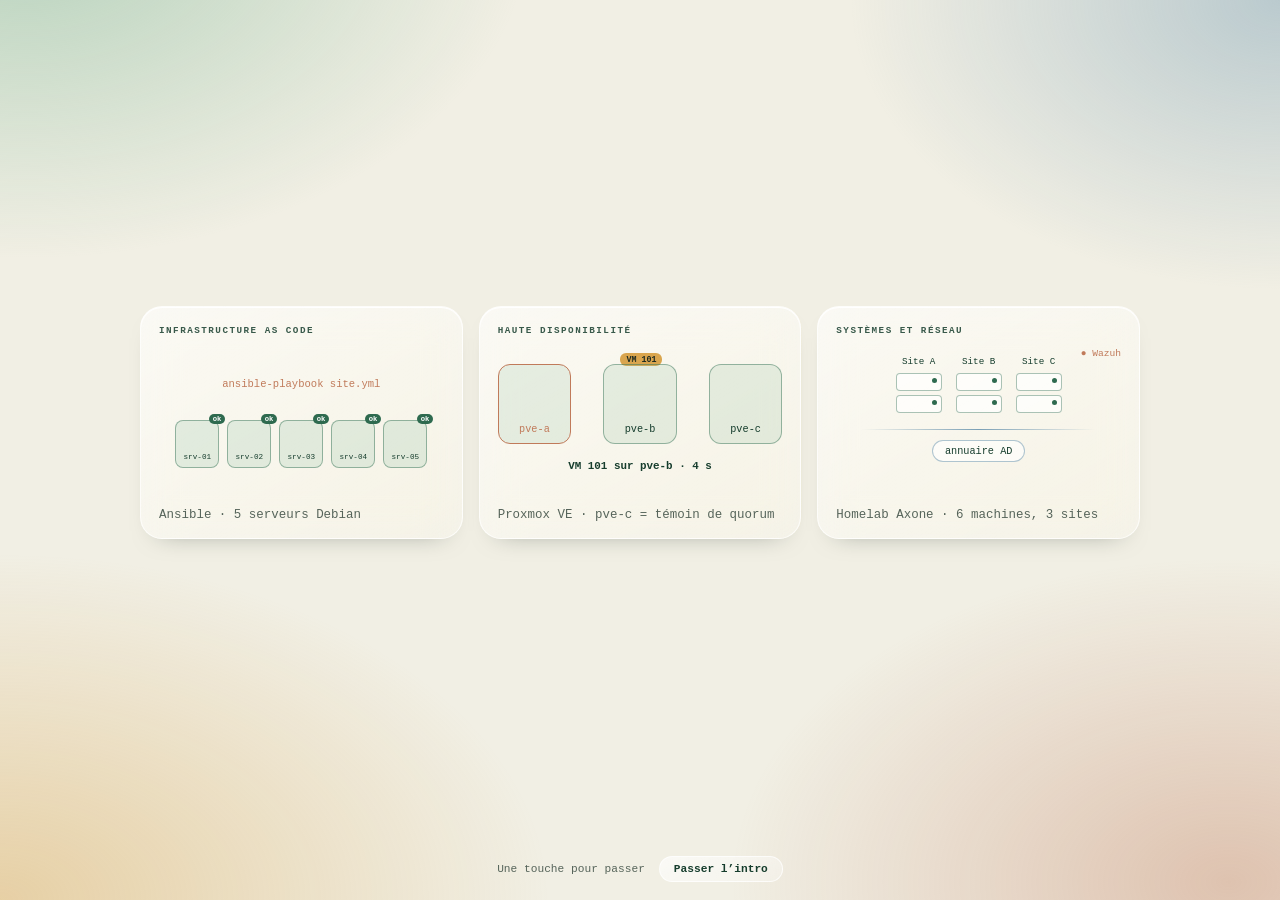
==== commit e09e97fc: "Intro : rythme ajusté, nœuds pve-a/b/c et mobile - scène 2D rallongée à 5,1 s, créneaux mobiles de 1" ====
--- a/index.html
+++ b/index.html
@@ -36,20 +36,19 @@
             <span class="brick__tag">Haute disponibilité</span>
             <div class="brick__stage pve">
               <div class="pve__row">
-                <div class="node" style="--i:0"><span>pve-01</span></div>
-                <div class="node" style="--i:1"><span>pve-02</span></div>
-                <div class="node node--fail" style="--i:2">
-                  <span>pve-03</span>
-                  <i class="vm">VM 101</i>
+                <div class="node node--fail" style="--i:0"><span>pve-a</span><i class="vm">VM 101</i></div>
+                <div class="node" style="--i:1"><span>pve-b</span></div>
+                <div class="node" style="--i:2">
+                  <span>pve-c</span>
                 </div>
               </div>
               <div class="pve__msg">
                 <span class="m m1">quorum 3/3 ✓</span>
-                <span class="m m2">pve-03 hors ligne</span>
-                <span class="m m3">VM 101 relancée sur pve-01 · 4 s</span>
+                <span class="m m2">pve-a hors ligne · quorum 2/3 ✓</span>
+                <span class="m m3">VM 101 sur pve-b · 4 s</span>
               </div>
             </div>
-            <p class="brick__label">Proxmox VE · cluster à 3 nœuds</p>
+            <p class="brick__label">Proxmox VE · pve-c = témoin de quorum</p>
           </article>
 
           <article class="brick">
--- a/intro.css
+++ b/intro.css
@@ -465,7 +465,7 @@
 }
 @keyframes move {
   to {
-    transform: translateX(-224px);
+    transform: translateX(112px);
   }
 }
 @keyframes down {
@@ -518,3 +518,60 @@
     transition: none !important;
   }
 }
+
+/* ============ mobile : les trois briques défilent ============ */
+@media (max-width: 760px) {
+  /* on annule le masquage pose plus haut */
+  .brick:nth-child(n + 2) {
+    display: block;
+  }
+  .bricks {
+    grid-template-columns: 1fr;
+    gap: 0;
+  }
+  /* une seule cellule : les trois briques se superposent */
+  .brick {
+    grid-area: 1 / 1;
+    animation: brique 5.1s linear both;
+  }
+  .brick:nth-child(1) { animation-delay: 0s; }
+  .brick:nth-child(2) { animation-delay: 1.7s; }
+  .brick:nth-child(3) { animation-delay: 3.4s; }
+
+  /* chaque brique est complète dès son apparition */
+  .ans__play,
+  .srv,
+  .srv::after,
+  .node,
+  .node--fail,
+  .node--fail .vm,
+  .site,
+  .axo__line,
+  .axo__ad,
+  .axo__wazuh,
+  .m3 {
+    animation: none !important;
+    opacity: 1;
+    transform: none;
+  }
+  /* trois messages Proxmox superposés : on garde le verdict final */
+  .m1,
+  .m2 {
+    display: none;
+  }
+}
+
+@keyframes brique {
+  0%   { opacity: 0; transform: translateY(10px); }
+  10%  { opacity: 1; transform: none; }
+  28%  { opacity: 1; transform: none; }
+  33%  { opacity: 0; transform: translateY(-6px); }
+  100% { opacity: 0; transform: translateY(-6px); }
+}
+
+/* mobile : la VM apparaît déjà sur pve-b, animations internes coupées */
+@media (max-width: 760px) {
+  .node--fail .vm {
+    transform: translateX(112px);
+  }
+}
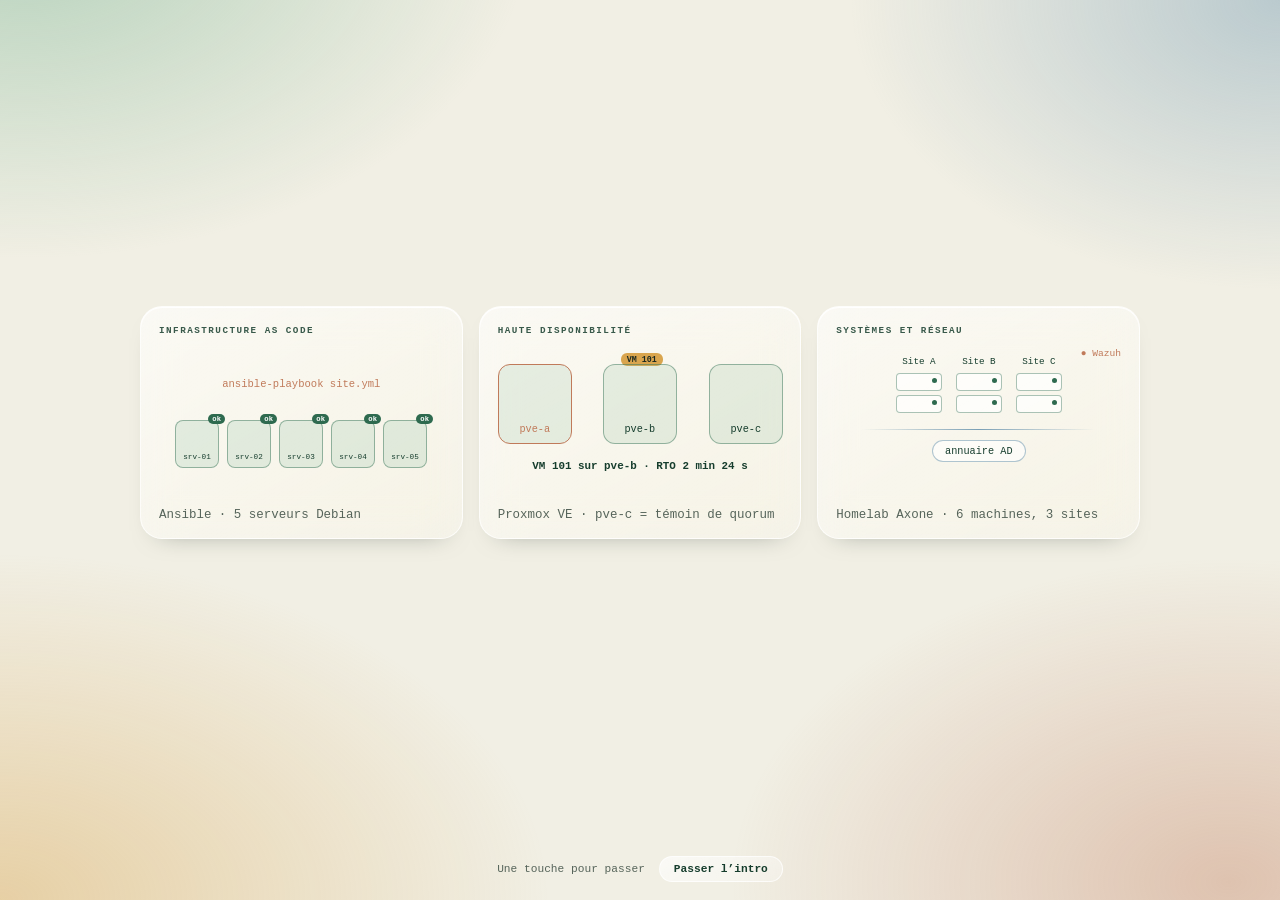
==== commit 1b8b5d1d: "Intro sans console, nœuds pve-a/b/c, accueil pleine largeur - scène console supprimée du HTML et du " ====
--- a/index.html
+++ b/index.html
@@ -45,7 +45,7 @@
               <div class="pve__msg">
                 <span class="m m1">quorum 3/3 ✓</span>
                 <span class="m m2">pve-a hors ligne · quorum 2/3 ✓</span>
-                <span class="m m3">VM 101 sur pve-b · 4 s</span>
+                <span class="m m3">VM 101 sur pve-b · RTO 2 min 24 s</span>
               </div>
             </div>
             <p class="brick__label">Proxmox VE · pve-c = témoin de quorum</p>
@@ -69,17 +69,6 @@
       </section>
 
       <!-- Scène 2 : console Linux, courte -->
-      <section class="scene" id="scene-term" aria-hidden="true">
-        <div class="term">
-          <div class="term__bar">
-            <i></i><i></i><i></i>
-            <span>florent@homelab — bash</span>
-          </div>
-          <div class="term__body">
-            <div id="out"></div>
-          </div>
-        </div>
-      </section>
     </main>
 
     <div class="foot">
